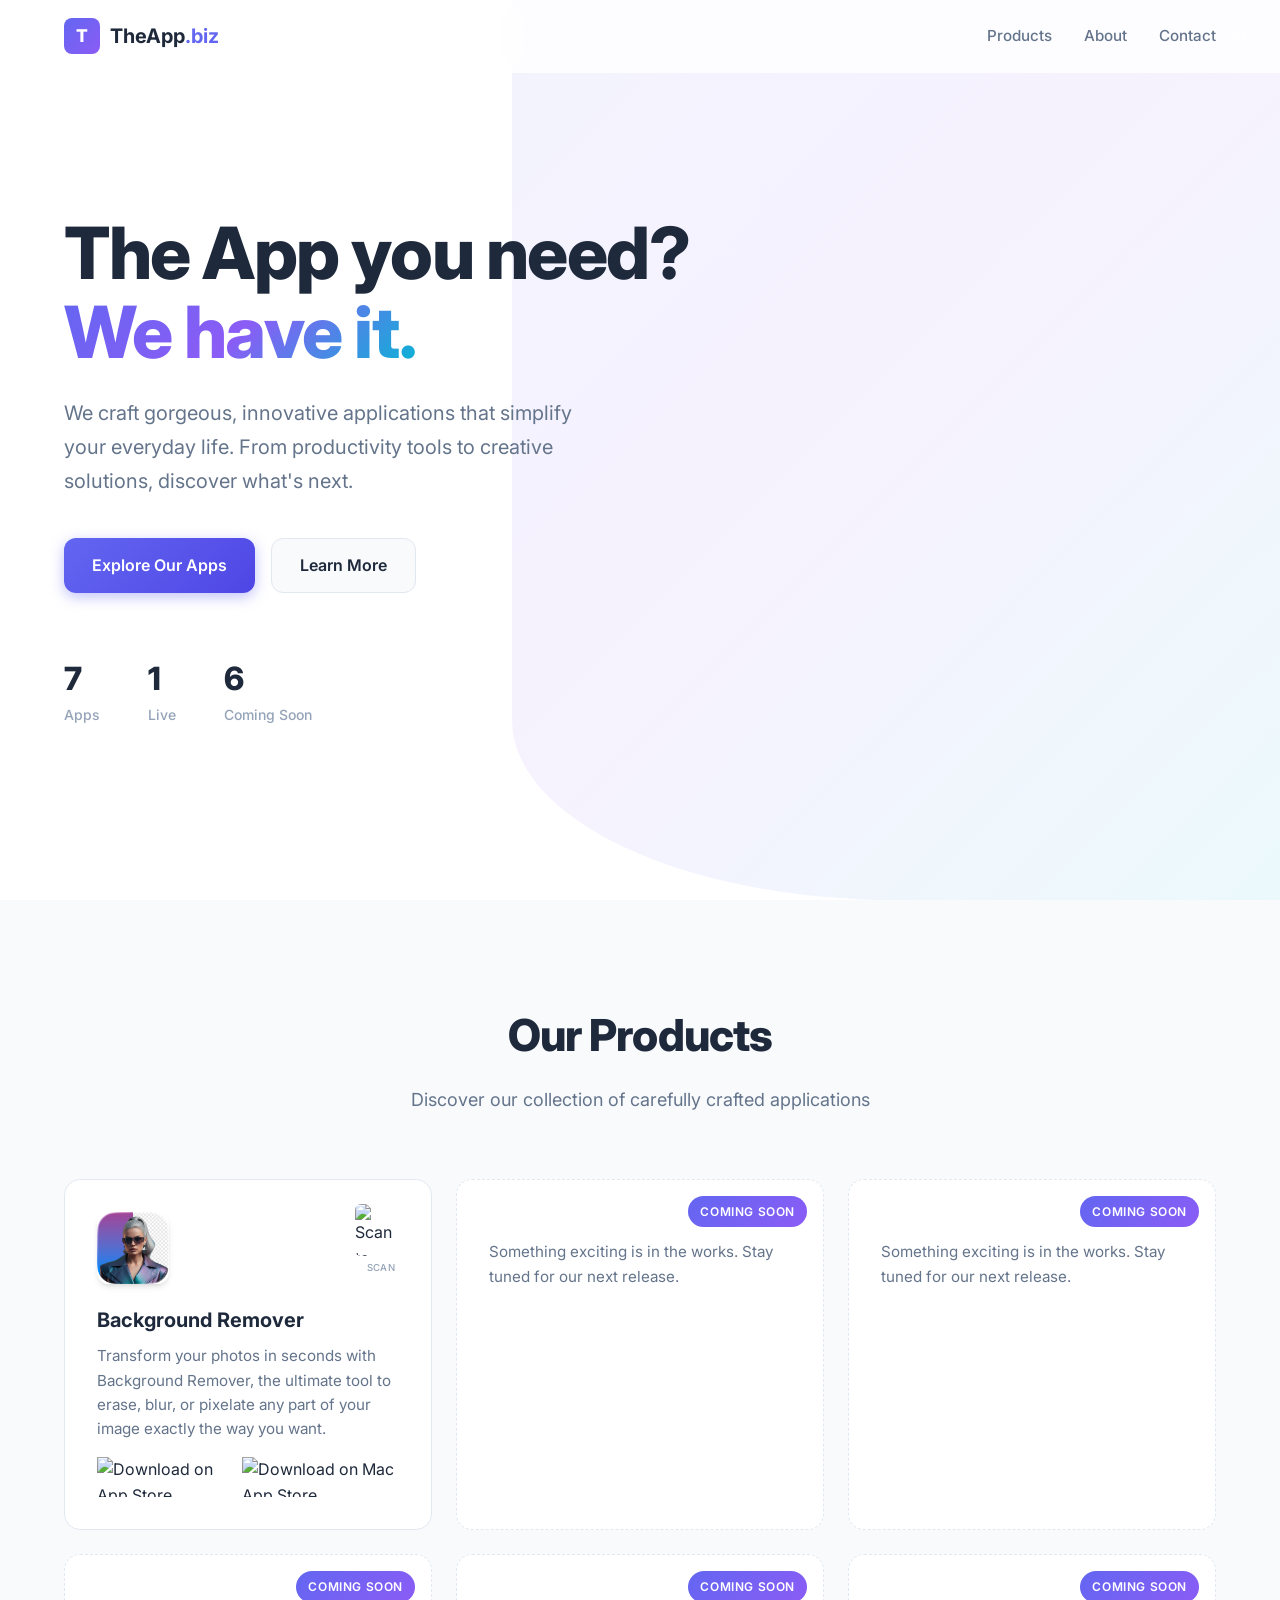
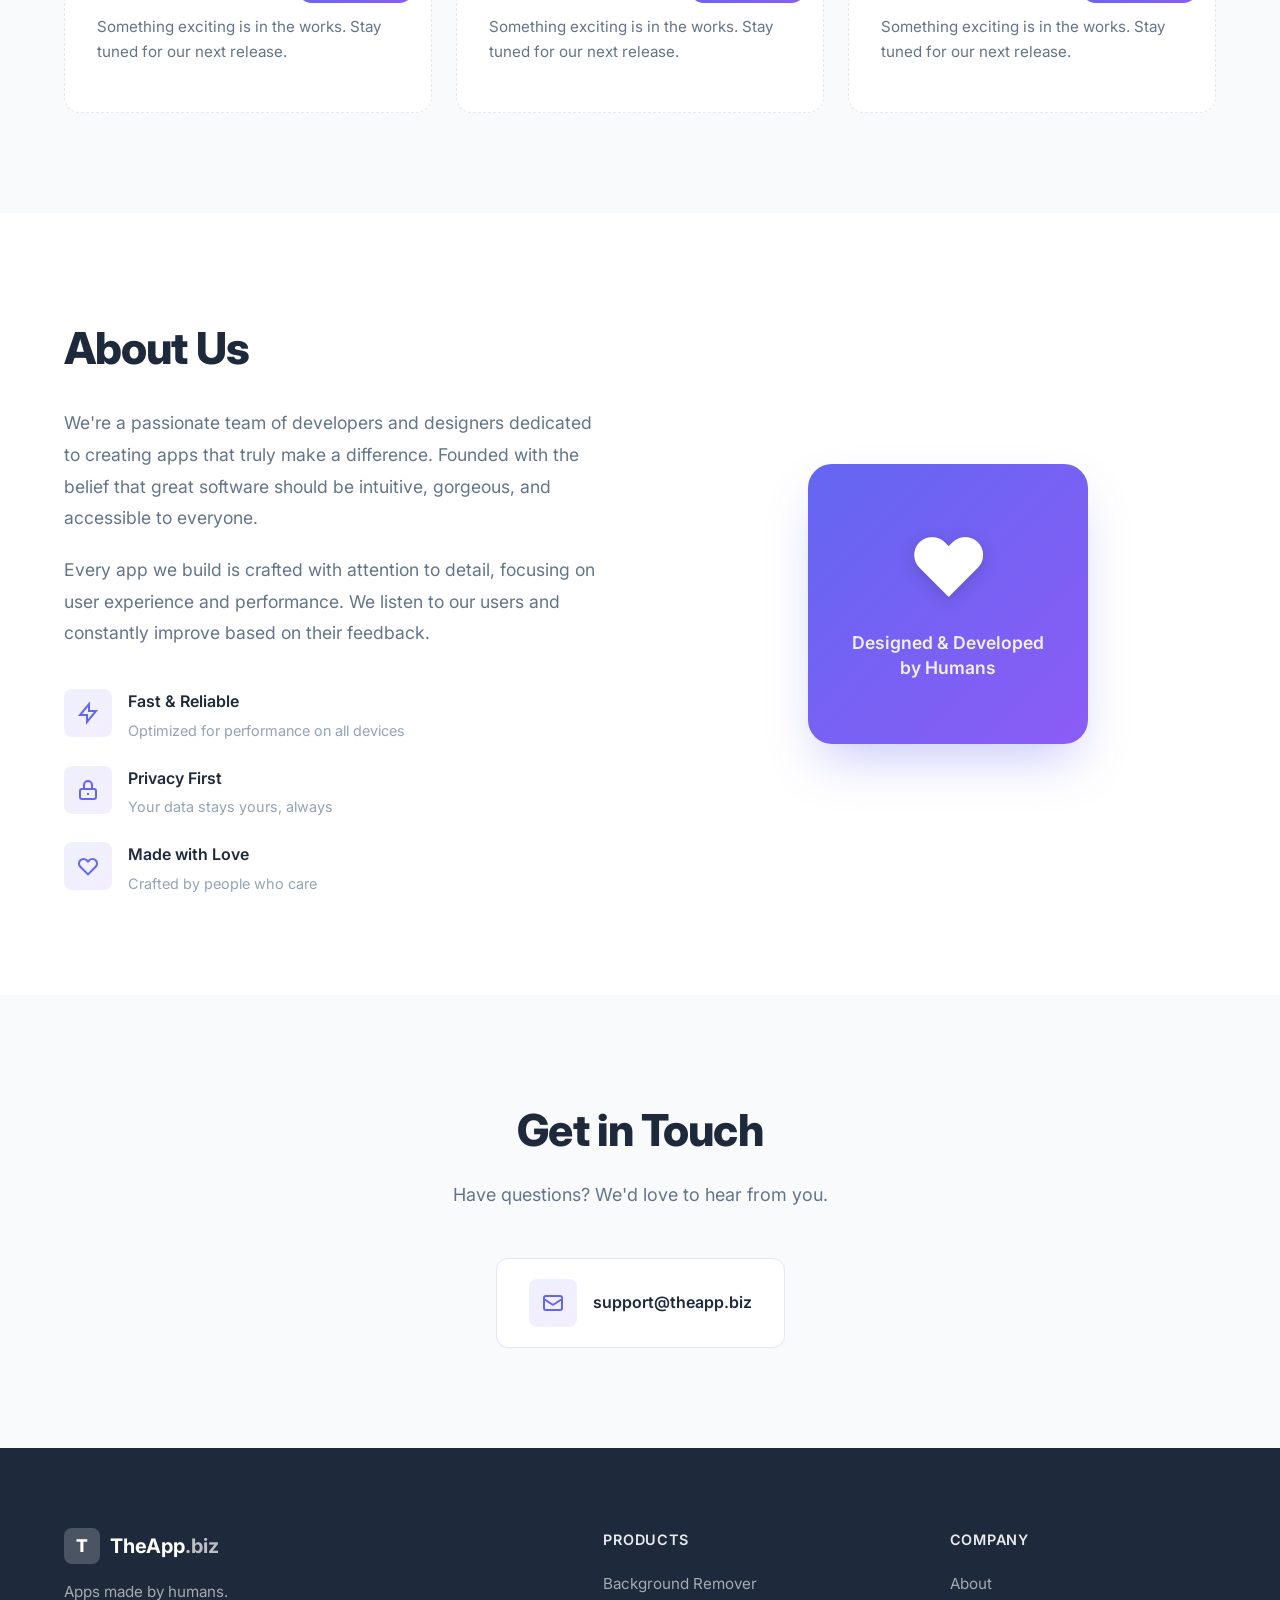
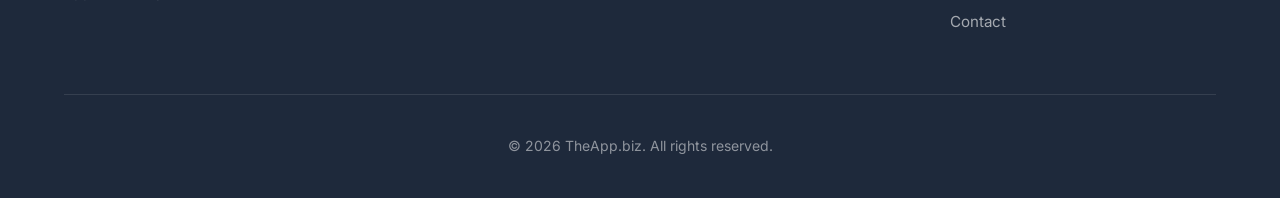
==== index.html @ 48141186 "fixed issue from Google" ====
<!DOCTYPE html>
<html lang="en">
<head>
    <meta charset="UTF-8">
    <meta name="viewport" content="width=device-width, initial-scale=1.0">
    <meta name="description" content="TheApp.biz - The app you need? We have it. Discover our collection of innovative iOS and Mac applications for productivity and creativity. Download Background Remover and more.">
    <meta name="keywords" content="iOS apps, Mac apps, Background Remover, photo editing, app developer, mobile applications, productivity apps, creative tools">
    <meta name="author" content="TheApp.biz">
    <meta name="robots" content="index, follow">
    <link rel="canonical" href="https://theapp.biz/">
    <title>TheApp.biz - The App you need? We have it.</title>

    <!-- Open Graph / Facebook -->
    <meta property="og:type" content="website">
    <meta property="og:url" content="https://theapp.biz/">
    <meta property="og:title" content="TheApp.biz - The App you need? We have it.">
    <meta property="og:description" content="Discover our collection of innovative iOS and Mac applications. Download Background Remover to transform your photos in seconds.">
    <meta property="og:image" content="https://theapp.biz/images/og-image.png">
    <meta property="og:site_name" content="TheApp.biz">

    <!-- Twitter -->
    <meta name="twitter:card" content="summary_large_image">
    <meta name="twitter:url" content="https://theapp.biz/">
    <meta name="twitter:title" content="TheApp.biz - The App you need? We have it.">
    <meta name="twitter:description" content="Discover our collection of innovative iOS and Mac applications. Download Background Remover to transform your photos in seconds.">
    <meta name="twitter:image" content="https://theapp.biz/images/og-image.png">

    <!-- Schema.org structured data -->
    <script type="application/ld+json">
    {
        "@context": "https://schema.org",
        "@graph": [
            {
                "@type": "Organization",
                "@id": "https://theapp.biz/#organization",
                "name": "The App, Inc",
                "url": "https://theapp.biz",
                "logo": "https://theapp.biz/images/logo.png",
                "description": "We craft gorgeous, innovative applications that simplify your everyday life.",
                "email": "support@theapp.biz",
                "sameAs": []
            },
            {
                "@type": "WebSite",
                "@id": "https://theapp.biz/#website",
                "url": "https://theapp.biz",
                "name": "TheApp.biz",
                "description": "The app you need? We have it.",
                "publisher": {"@id": "https://theapp.biz/#organization"}
            },
            {
                "@type": "SoftwareApplication",
                "@id": "https://theapp.biz/#background-remover",
                "name": "Background Remover",
                "description": "Transform your photos in seconds with Background Remover, the ultimate tool to erase, blur, or pixelate any part of your image exactly the way you want.",
                "applicationCategory": "PhotographyApplication",
                "operatingSystem": "iOS, macOS",
                "offers": {
                    "@type": "Offer",
                    "price": "0",
                    "priceCurrency": "USD",
                    "description": "Completely free to use"
                },
                "downloadUrl": "https://apps.apple.com/app/apple-store/id6754326218",
                "softwareVersion": "1.0",
                "author": {"@id": "https://theapp.biz/#organization"},
                "aggregateRating": {
                    "@type": "AggregateRating",
                    "ratingValue": "5",
                    "ratingCount": "1"
                }
            }
        ]
    }
    </script>

    <link rel="stylesheet" href="css/style.css">
    <link rel="preconnect" href="https://fonts.googleapis.com">
    <link rel="preconnect" href="https://fonts.gstatic.com" crossorigin>
    <link href="https://fonts.googleapis.com/css2?family=Inter:wght@400;500;600;700;800&display=swap" rel="stylesheet">
</head>
<body>
    <!-- Navigation -->
    <header class="header">
        <nav class="nav container">
            <a href="/" class="logo">
                <span class="logo-icon">T</span>
                <span class="logo-text">TheApp<span class="logo-accent">.biz</span></span>
            </a>
            <ul class="nav-links">
                <li><a href="#products">Products</a></li>
                <li><a href="#about">About</a></li>
                <li><a href="#contact">Contact</a></li>
            </ul>
            <button class="mobile-menu-btn" aria-label="Toggle menu">
                <span></span>
                <span></span>
                <span></span>
            </button>
        </nav>
    </header>

    <!-- Hero Section -->
    <section class="hero">
        <div class="container">
            <div class="hero-content">
                <h1 class="hero-title">
                    The App you need?<br>
                    <span class="gradient-text">We have it.</span>
                </h1>
                <p class="hero-subtitle">
                    We craft gorgeous, innovative applications that simplify your everyday life.
                    From productivity tools to creative solutions, discover what's next.
                </p>
                <div class="hero-cta">
                    <a href="#products" class="btn btn-primary">Explore Our Apps</a>
                    <a href="#about" class="btn btn-secondary">Learn More</a>
                </div>
                <div class="hero-stats">
                    <div class="stat">
                        <span class="stat-number">7</span>
                        <span class="stat-label">Apps</span>
                    </div>
                    <div class="stat">
                        <span class="stat-number">1</span>
                        <span class="stat-label">Live</span>
                    </div>
                    <div class="stat">
                        <span class="stat-number">6</span>
                        <span class="stat-label">Coming Soon</span>
                    </div>
                </div>
            </div>
        </div>
        <div class="hero-bg"></div>
    </section>

    <!-- Products Section -->
    <section id="products" class="products">
        <div class="container">
            <div class="section-header">
                <h2 class="section-title">Our Products</h2>
                <p class="section-subtitle">Discover our collection of carefully crafted applications</p>
            </div>
            <div class="products-grid">
                <!-- Background Remover - Live -->
                <article class="product-card has-qr">
                    <div class="product-qr">
                        <img src="https://api.qrserver.com/v1/create-qr-code/?size=104x104&data=https://apps.apple.com/app/apple-store/id6754326218?pt=128128292%26ct=Website%26mt=8" alt="Scan to download">
                        <span>Scan</span>
                    </div>
                    <div class="product-icon-img">
                        <img src="images/background-remover-icon.png" alt="Background Remover icon">
                    </div>
                    <h3 class="product-name">Background Remover</h3>
                    <p class="product-description">Transform your photos in seconds with Background Remover, the ultimate tool to erase, blur, or pixelate any part of your image exactly the way you want.</p>
                    <div class="product-badges">
                        <a href="https://apps.apple.com/app/apple-store/id6754326218?pt=128128292&ct=Website&mt=8" class="store-badge" target="_blank" rel="noopener">
                            <img src="https://developer.apple.com/assets/elements/badges/download-on-the-app-store.svg" alt="Download on App Store">
                        </a>
                        <a href="macappstore://apps.apple.com/app/id6754326218" class="store-badge" target="_blank" rel="noopener">
                            <img src="https://tools.applemediaservices.com/api/badges/download-on-the-mac-app-store/black/en-us?size=250x83" alt="Download on Mac App Store">
                        </a>
                    </div>
                </article>

                <!-- Coming Soon Placeholder 1 -->
                <article class="product-card coming-soon placeholder">
                    <span class="coming-soon-badge">Coming Soon</span>
                    <p class="product-description">Something exciting is in the works. Stay tuned for our next release.</p>
                </article>

                <!-- Coming Soon Placeholder 2 -->
                <article class="product-card coming-soon placeholder">
                    <span class="coming-soon-badge">Coming Soon</span>
                    <p class="product-description">Something exciting is in the works. Stay tuned for our next release.</p>
                </article>

                <!-- Coming Soon Placeholder 3 -->
                <article class="product-card coming-soon placeholder">
                    <span class="coming-soon-badge">Coming Soon</span>
                    <p class="product-description">Something exciting is in the works. Stay tuned for our next release.</p>
                </article>

                <!-- Coming Soon Placeholder 4 -->
                <article class="product-card coming-soon placeholder">
                    <span class="coming-soon-badge">Coming Soon</span>
                    <p class="product-description">Something exciting is in the works. Stay tuned for our next release.</p>
                </article>

                <!-- Coming Soon Placeholder 5 -->
                <article class="product-card coming-soon placeholder">
                    <span class="coming-soon-badge">Coming Soon</span>
                    <p class="product-description">Something exciting is in the works. Stay tuned for our next release.</p>
                </article>
            </div>
        </div>
    </section>

    <!-- About Section -->
    <section id="about" class="about">
        <div class="container">
            <div class="about-content">
                <div class="about-text">
                    <h2 class="section-title">About Us</h2>
                    <p class="about-description">
                        We're a passionate team of developers and designers dedicated to creating apps that truly make a difference.
                        Founded with the belief that great software should be intuitive, gorgeous, and accessible to everyone.
                    </p>
                    <p class="about-description">
                        Every app we build is crafted with attention to detail, focusing on user experience and performance.
                        We listen to our users and constantly improve based on their feedback.
                    </p>
                    <div class="about-features">
                        <div class="feature">
                            <div class="feature-icon">
                                <svg viewBox="0 0 24 24" fill="none" stroke="currentColor" stroke-width="2">
                                    <path d="M13 10V3L4 14h7v7l9-11h-7z"/>
                                </svg>
                            </div>
                            <div class="feature-text">
                                <h4>Fast & Reliable</h4>
                                <p>Optimized for performance on all devices</p>
                            </div>
                        </div>
                        <div class="feature">
                            <div class="feature-icon">
                                <svg viewBox="0 0 24 24" fill="none" stroke="currentColor" stroke-width="2">
                                    <path d="M12 15v2m-6 4h12a2 2 0 002-2v-6a2 2 0 00-2-2H6a2 2 0 00-2 2v6a2 2 0 002 2zm10-10V7a4 4 0 00-8 0v4h8z"/>
                                </svg>
                            </div>
                            <div class="feature-text">
                                <h4>Privacy First</h4>
                                <p>Your data stays yours, always</p>
                            </div>
                        </div>
                        <div class="feature">
                            <div class="feature-icon">
                                <svg viewBox="0 0 24 24" fill="none" stroke="currentColor" stroke-width="2">
                                    <path d="M4.318 6.318a4.5 4.5 0 000 6.364L12 20.364l7.682-7.682a4.5 4.5 0 00-6.364-6.364L12 7.636l-1.318-1.318a4.5 4.5 0 00-6.364 0z"/>
                                </svg>
                            </div>
                            <div class="feature-text">
                                <h4>Made with Love</h4>
                                <p>Crafted by people who care</p>
                            </div>
                        </div>
                    </div>
                </div>
                <div class="about-visual">
                    <div class="visual-card">
                        <div class="visual-emoji">❤️</div>
                        <span>Designed & Developed<br>by Humans</span>
                    </div>
                </div>
            </div>
        </div>
    </section>

    <!-- Contact Section -->
    <section id="contact" class="contact">
        <div class="container">
            <div class="contact-content">
                <h2 class="section-title">Get in Touch</h2>
                <p class="contact-subtitle">Have questions? We'd love to hear from you.</p>
                <div class="contact-methods">
                    <a href="mailto:support@theapp.biz" class="contact-card">
                        <div class="contact-icon">
                            <svg viewBox="0 0 24 24" fill="none" stroke="currentColor" stroke-width="2">
                                <path d="M3 8l7.89 5.26a2 2 0 002.22 0L21 8M5 19h14a2 2 0 002-2V7a2 2 0 00-2-2H5a2 2 0 00-2 2v10a2 2 0 002 2z"/>
                            </svg>
                        </div>
                        <span>support@theapp.biz</span>
                    </a>
                </div>
            </div>
        </div>
    </section>

    <!-- Footer -->
    <footer class="footer">
        <div class="container">
            <div class="footer-content">
                <div class="footer-brand">
                    <a href="/" class="logo">
                        <span class="logo-icon">T</span>
                        <span class="logo-text">TheApp<span class="logo-accent">.biz</span></span>
                    </a>
                    <p class="footer-tagline">Apps made by humans.</p>
                </div>
                <div class="footer-links">
                    <div class="footer-column">
                        <h4>Products</h4>
                        <ul>
                            <li><a href="https://apps.apple.com/app/apple-store/id6754326218?pt=128128292&ct=Website&mt=8" target="_blank" rel="noopener">Background Remover</a></li>
                        </ul>
                    </div>
                    <div class="footer-column">
                        <h4>Company</h4>
                        <ul>
                            <li><a href="#about">About</a></li>
                            <li><a href="#contact">Contact</a></li>
                        </ul>
                    </div>
                </div>
            </div>
            <div class="footer-bottom">
                <p>&copy; 2026 TheApp.biz. All rights reserved.</p>
            </div>
        </div>
    </footer>

    <script>
        // Mobile menu toggle
        const mobileMenuBtn = document.querySelector('.mobile-menu-btn');
        const navLinks = document.querySelector('.nav-links');

        mobileMenuBtn.addEventListener('click', () => {
            navLinks.classList.toggle('active');
            mobileMenuBtn.classList.toggle('active');
        });

        // Smooth scroll for anchor links
        document.querySelectorAll('a[href^="#"]').forEach(anchor => {
            anchor.addEventListener('click', function (e) {
                e.preventDefault();
                const target = document.querySelector(this.getAttribute('href'));
                if (target) {
                    target.scrollIntoView({
                        behavior: 'smooth',
                        block: 'start'
                    });
                    // Close mobile menu if open
                    navLinks.classList.remove('active');
                    mobileMenuBtn.classList.remove('active');
                }
            });
        });

        // Header scroll effect
        const header = document.querySelector('.header');
        let lastScroll = 0;

        window.addEventListener('scroll', () => {
            const currentScroll = window.pageYOffset;

            if (currentScroll > 50) {
                header.classList.add('scrolled');
            } else {
                header.classList.remove('scrolled');
            }

            lastScroll = currentScroll;
        });
    </script>
</body>
</html>
---- css/style.css ----
/* ===== CSS Variables ===== */
:root {
    --color-primary: #6366f1;
    --color-primary-dark: #4f46e5;
    --color-secondary: #8b5cf6;
    --color-background: #ffffff;
    --color-surface: #f8fafc;
    --color-text: #1e293b;
    --color-text-secondary: #64748b;
    --color-text-muted: #94a3b8;
    --color-border: #e2e8f0;
    --color-accent: #06b6d4;

    --font-family: 'Inter', -apple-system, BlinkMacSystemFont, 'Segoe UI', Roboto, Oxygen, Ubuntu, sans-serif;

    --shadow-sm: 0 1px 2px 0 rgb(0 0 0 / 0.05);
    --shadow-md: 0 4px 6px -1px rgb(0 0 0 / 0.1), 0 2px 4px -2px rgb(0 0 0 / 0.1);
    --shadow-lg: 0 10px 15px -3px rgb(0 0 0 / 0.1), 0 4px 6px -4px rgb(0 0 0 / 0.1);
    --shadow-xl: 0 20px 25px -5px rgb(0 0 0 / 0.1), 0 8px 10px -6px rgb(0 0 0 / 0.1);

    --radius-sm: 8px;
    --radius-md: 12px;
    --radius-lg: 16px;
    --radius-xl: 24px;

    --transition-fast: 150ms ease;
    --transition-normal: 250ms ease;
    --transition-slow: 350ms ease;
}

/* ===== Reset & Base ===== */
*, *::before, *::after {
    box-sizing: border-box;
    margin: 0;
    padding: 0;
}

html {
    scroll-behavior: smooth;
}

body {
    font-family: var(--font-family);
    font-size: 16px;
    line-height: 1.6;
    color: var(--color-text);
    background-color: var(--color-background);
    -webkit-font-smoothing: antialiased;
    -moz-osx-font-smoothing: grayscale;
}

img {
    max-width: 100%;
    height: auto;
    display: block;
}

a {
    color: inherit;
    text-decoration: none;
}

ul {
    list-style: none;
}

/* ===== Container ===== */
.container {
    width: 100%;
    max-width: 1200px;
    margin: 0 auto;
    padding: 0 24px;
}

/* ===== Header & Navigation ===== */
.header {
    position: fixed;
    top: 0;
    left: 0;
    right: 0;
    z-index: 1000;
    background: rgba(255, 255, 255, 0.8);
    backdrop-filter: blur(20px);
    -webkit-backdrop-filter: blur(20px);
    border-bottom: 1px solid transparent;
    transition: var(--transition-normal);
}

.header.scrolled {
    background: rgba(255, 255, 255, 0.95);
    border-bottom-color: var(--color-border);
    box-shadow: var(--shadow-sm);
}

.nav {
    display: flex;
    align-items: center;
    justify-content: space-between;
    height: 72px;
}

.logo {
    display: flex;
    align-items: center;
    gap: 10px;
    font-weight: 700;
    font-size: 1.25rem;
    transition: var(--transition-fast);
}

.logo:hover {
    opacity: 0.8;
}

.logo-icon {
    display: flex;
    align-items: center;
    justify-content: center;
    width: 36px;
    height: 36px;
    background: linear-gradient(135deg, var(--color-primary) 0%, var(--color-secondary) 100%);
    color: white;
    border-radius: var(--radius-sm);
    font-weight: 800;
    font-size: 1.1rem;
}

.logo-text {
    color: var(--color-text);
}

.logo-accent {
    color: var(--color-primary);
}

.nav-links {
    display: flex;
    align-items: center;
    gap: 32px;
}

.nav-links a {
    font-weight: 500;
    font-size: 0.95rem;
    color: var(--color-text-secondary);
    transition: var(--transition-fast);
    position: relative;
}

.nav-links a:hover {
    color: var(--color-text);
}

.nav-links a::after {
    content: '';
    position: absolute;
    bottom: -4px;
    left: 0;
    width: 0;
    height: 2px;
    background: var(--color-primary);
    transition: var(--transition-fast);
}

.nav-links a:hover::after {
    width: 100%;
}

/* Mobile Menu Button */
.mobile-menu-btn {
    display: none;
    flex-direction: column;
    justify-content: center;
    gap: 5px;
    width: 32px;
    height: 32px;
    background: none;
    border: none;
    cursor: pointer;
    padding: 4px;
}

.mobile-menu-btn span {
    display: block;
    width: 100%;
    height: 2px;
    background: var(--color-text);
    border-radius: 2px;
    transition: var(--transition-fast);
}

.mobile-menu-btn.active span:nth-child(1) {
    transform: rotate(45deg) translate(5px, 5px);
}

.mobile-menu-btn.active span:nth-child(2) {
    opacity: 0;
}

.mobile-menu-btn.active span:nth-child(3) {
    transform: rotate(-45deg) translate(5px, -5px);
}

/* ===== Hero Section ===== */
.hero {
    position: relative;
    min-height: 100vh;
    display: flex;
    align-items: center;
    padding: 120px 0 80px;
    overflow: hidden;
}

.hero-bg {
    position: absolute;
    top: 0;
    right: 0;
    width: 60%;
    height: 100%;
    background: linear-gradient(135deg, rgba(99, 102, 241, 0.08) 0%, rgba(139, 92, 246, 0.08) 50%, rgba(6, 182, 212, 0.08) 100%);
    border-bottom-left-radius: 50% 20%;
    z-index: -1;
}

.hero-content {
    max-width: 700px;
}

.hero-title {
    font-size: clamp(2.5rem, 6vw, 4.5rem);
    font-weight: 800;
    line-height: 1.1;
    letter-spacing: -0.02em;
    margin-bottom: 24px;
}

.gradient-text {
    background: linear-gradient(135deg, var(--color-primary) 0%, var(--color-secondary) 50%, var(--color-accent) 100%);
    -webkit-background-clip: text;
    -webkit-text-fill-color: transparent;
    background-clip: text;
}

.hero-subtitle {
    font-size: 1.25rem;
    color: var(--color-text-secondary);
    line-height: 1.7;
    margin-bottom: 40px;
    max-width: 540px;
}

.hero-cta {
    display: flex;
    gap: 16px;
    margin-bottom: 60px;
    flex-wrap: wrap;
}

/* Buttons */
.btn {
    display: inline-flex;
    align-items: center;
    justify-content: center;
    padding: 14px 28px;
    font-size: 1rem;
    font-weight: 600;
    border-radius: var(--radius-md);
    transition: var(--transition-normal);
    cursor: pointer;
    border: none;
}

.btn-primary {
    background: linear-gradient(135deg, var(--color-primary) 0%, var(--color-primary-dark) 100%);
    color: white;
    box-shadow: 0 4px 14px 0 rgba(99, 102, 241, 0.4);
}

.btn-primary:hover {
    transform: translateY(-2px);
    box-shadow: 0 6px 20px 0 rgba(99, 102, 241, 0.5);
}

.btn-secondary {
    background: var(--color-surface);
    color: var(--color-text);
    border: 1px solid var(--color-border);
}

.btn-secondary:hover {
    background: var(--color-background);
    border-color: var(--color-text-muted);
}

/* Hero Stats */
.hero-stats {
    display: flex;
    gap: 48px;
}

.stat {
    display: flex;
    flex-direction: column;
}

.stat-number {
    font-size: 2rem;
    font-weight: 800;
    color: var(--color-text);
    letter-spacing: -0.02em;
}

.stat-label {
    font-size: 0.875rem;
    color: var(--color-text-muted);
    font-weight: 500;
}

/* ===== Section Styles ===== */
.section-header {
    text-align: center;
    margin-bottom: 64px;
}

.section-title {
    font-size: clamp(2rem, 4vw, 2.75rem);
    font-weight: 800;
    letter-spacing: -0.02em;
    margin-bottom: 16px;
}

.section-subtitle {
    font-size: 1.125rem;
    color: var(--color-text-secondary);
    max-width: 500px;
    margin: 0 auto;
}

/* ===== Products Section ===== */
.products {
    padding: 100px 0;
    background: var(--color-surface);
}

.products-grid {
    display: grid;
    grid-template-columns: repeat(auto-fill, minmax(340px, 1fr));
    gap: 24px;
}

.product-card {
    background: var(--color-background);
    border-radius: var(--radius-lg);
    padding: 32px;
    border: 1px solid var(--color-border);
    transition: var(--transition-normal);
    display: flex;
    flex-direction: column;
}

.product-card:hover {
    transform: translateY(-4px);
    box-shadow: var(--shadow-xl);
    border-color: transparent;
}

.product-icon {
    width: 64px;
    height: 64px;
    border-radius: var(--radius-md);
    display: flex;
    align-items: center;
    justify-content: center;
    margin-bottom: 20px;
}

.product-icon svg {
    width: 32px;
    height: 32px;
    color: white;
}

.product-name {
    font-size: 1.25rem;
    font-weight: 700;
    margin-bottom: 8px;
}

.product-description {
    font-size: 0.95rem;
    color: var(--color-text-secondary);
    line-height: 1.6;
    margin-bottom: 16px;
    flex-grow: 1;
}

.product-rating {
    display: flex;
    align-items: center;
    gap: 8px;
    margin-bottom: 20px;
}

.stars {
    color: #fbbf24;
    font-size: 0.9rem;
    letter-spacing: 1px;
}

.rating-count {
    font-size: 0.85rem;
    color: var(--color-text-muted);
}

.product-badges {
    display: flex;
    gap: 12px;
}

.store-badge img {
    height: 40px;
    transition: var(--transition-fast);
}

.store-badge:hover img {
    opacity: 0.8;
}

/* Product QR Code - Desktop Only */
.product-qr {
    position: absolute;
    top: 24px;
    right: 24px;
    display: flex;
    flex-direction: column;
    align-items: center;
    gap: 4px;
}

.product-qr img {
    width: 52px;
    height: 52px;
    border-radius: 6px;
}

.product-qr span {
    font-size: 0.6rem;
    color: var(--color-text-muted);
    font-weight: 500;
    text-transform: uppercase;
    letter-spacing: 0.03em;
}

.product-card.has-qr {
    position: relative;
}

/* Product Icon Image */
.product-icon-img {
    width: 72px;
    height: 72px;
    border-radius: var(--radius-md);
    overflow: hidden;
    margin-bottom: 20px;
    box-shadow: var(--shadow-md);
}

.product-icon-img img {
    width: 100%;
    height: 100%;
    object-fit: cover;
}

/* Coming Soon Cards */
.product-card.coming-soon {
    position: relative;
    opacity: 0.85;
}

.product-card.coming-soon:hover {
    opacity: 1;
}

.coming-soon-badge {
    position: absolute;
    top: 16px;
    right: 16px;
    background: linear-gradient(135deg, var(--color-primary) 0%, var(--color-secondary) 100%);
    color: white;
    font-size: 0.75rem;
    font-weight: 600;
    padding: 6px 12px;
    border-radius: 20px;
    text-transform: uppercase;
    letter-spacing: 0.05em;
}

.product-card.placeholder {
    border-style: dashed;
    padding-top: 60px;
}

.placeholder-icon {
    background: linear-gradient(135deg, var(--color-border) 0%, #e2e8f0 100%);
}

.placeholder-icon svg {
    color: var(--color-text-muted);
}

/* ===== About Section ===== */
.about {
    padding: 100px 0;
}

.about-content {
    display: grid;
    grid-template-columns: 1fr 1fr;
    gap: 80px;
    align-items: center;
}

.about-text .section-title {
    text-align: left;
    margin-bottom: 24px;
}

.about-description {
    font-size: 1.1rem;
    color: var(--color-text-secondary);
    line-height: 1.8;
    margin-bottom: 20px;
}

.about-features {
    display: flex;
    flex-direction: column;
    gap: 24px;
    margin-top: 40px;
}

.feature {
    display: flex;
    align-items: flex-start;
    gap: 16px;
}

.feature-icon {
    width: 48px;
    height: 48px;
    min-width: 48px;
    background: linear-gradient(135deg, rgba(99, 102, 241, 0.1) 0%, rgba(139, 92, 246, 0.1) 100%);
    border-radius: var(--radius-sm);
    display: flex;
    align-items: center;
    justify-content: center;
}

.feature-icon svg {
    width: 24px;
    height: 24px;
    color: var(--color-primary);
}

.feature-text h4 {
    font-size: 1rem;
    font-weight: 600;
    margin-bottom: 4px;
}

.feature-text p {
    font-size: 0.9rem;
    color: var(--color-text-muted);
}

.about-visual {
    display: flex;
    justify-content: center;
    align-items: center;
}

.visual-card {
    width: 280px;
    height: 280px;
    background: linear-gradient(135deg, var(--color-primary) 0%, var(--color-secondary) 100%);
    border-radius: var(--radius-xl);
    display: flex;
    flex-direction: column;
    align-items: center;
    justify-content: center;
    gap: 24px;
    color: white;
    box-shadow: 0 25px 50px -12px rgba(99, 102, 241, 0.35);
}

.visual-icon svg {
    width: 80px;
    height: 80px;
    opacity: 0.9;
}

.visual-emoji {
    font-size: 5rem;
    line-height: 1;
    filter: drop-shadow(0 4px 8px rgba(0, 0, 0, 0.15));
}

.visual-card span {
    font-size: 1.1rem;
    font-weight: 600;
    text-align: center;
    line-height: 1.4;
    opacity: 0.9;
}

/* ===== Contact Section ===== */
.contact {
    padding: 100px 0;
    background: var(--color-surface);
}

.contact-content {
    text-align: center;
}

.contact-subtitle {
    font-size: 1.125rem;
    color: var(--color-text-secondary);
    margin-bottom: 48px;
}

.contact-methods {
    display: flex;
    justify-content: center;
    gap: 24px;
    flex-wrap: wrap;
}

.contact-card {
    display: flex;
    align-items: center;
    gap: 16px;
    padding: 20px 32px;
    background: var(--color-background);
    border: 1px solid var(--color-border);
    border-radius: var(--radius-md);
    transition: var(--transition-normal);
}

.contact-card:hover {
    border-color: var(--color-primary);
    box-shadow: var(--shadow-md);
    transform: translateY(-2px);
}

.contact-icon {
    width: 48px;
    height: 48px;
    background: linear-gradient(135deg, rgba(99, 102, 241, 0.1) 0%, rgba(139, 92, 246, 0.1) 100%);
    border-radius: var(--radius-sm);
    display: flex;
    align-items: center;
    justify-content: center;
}

.contact-icon svg {
    width: 24px;
    height: 24px;
    color: var(--color-primary);
}

.contact-card span {
    font-weight: 600;
    color: var(--color-text);
}

/* ===== Footer ===== */
.footer {
    padding: 80px 0 40px;
    background: var(--color-text);
    color: white;
}

.footer-content {
    display: grid;
    grid-template-columns: 1.5fr 2fr;
    gap: 80px;
    margin-bottom: 60px;
}

.footer-brand .logo {
    margin-bottom: 16px;
}

.footer-brand .logo-text {
    color: white;
}

.footer-brand .logo-accent {
    color: rgba(255, 255, 255, 0.7);
}

.footer-brand .logo-icon {
    background: rgba(255, 255, 255, 0.2);
}

.footer-tagline {
    color: rgba(255, 255, 255, 0.6);
    font-size: 0.95rem;
}

.footer-links {
    display: grid;
    grid-template-columns: repeat(2, 1fr);
    gap: 80px;
}

.footer-column h4 {
    font-size: 0.9rem;
    font-weight: 600;
    text-transform: uppercase;
    letter-spacing: 0.05em;
    margin-bottom: 20px;
    color: rgba(255, 255, 255, 0.9);
}

.footer-column ul {
    display: flex;
    flex-direction: column;
    gap: 12px;
}

.footer-column a {
    color: rgba(255, 255, 255, 0.6);
    font-size: 0.95rem;
    transition: var(--transition-fast);
}

.footer-column a:hover {
    color: white;
}

.footer-bottom {
    padding-top: 40px;
    border-top: 1px solid rgba(255, 255, 255, 0.1);
    text-align: center;
}

.footer-bottom p {
    color: rgba(255, 255, 255, 0.5);
    font-size: 0.875rem;
}

/* ===== Responsive Design ===== */
@media (max-width: 1024px) {
    .product-qr {
        display: none;
    }

    .about-content {
        grid-template-columns: 1fr;
        gap: 60px;
    }

    .about-visual {
        order: -1;
    }

    .about-text .section-title {
        text-align: center;
    }

    .about-description {
        text-align: center;
    }

    .about-text {
        text-align: center;
    }

    .about-features {
        text-align: left;
        align-items: flex-start;
    }

    .feature {
        width: 100%;
    }

    .footer-content {
        grid-template-columns: 1fr;
        gap: 48px;
    }

    .footer-brand {
        text-align: center;
    }

    .footer-brand .logo {
        justify-content: center;
    }
}

@media (max-width: 768px) {
    .container {
        padding: 0 20px;
    }

    .nav-links {
        position: fixed;
        top: 72px;
        left: 0;
        right: 0;
        background: rgba(255, 255, 255, 0.98);
        backdrop-filter: blur(20px);
        -webkit-backdrop-filter: blur(20px);
        flex-direction: column;
        padding: 32px 24px;
        gap: 24px;
        border-bottom: 1px solid var(--color-border);
        transform: translateY(-100%);
        opacity: 0;
        pointer-events: none;
        transition: var(--transition-normal);
    }

    .nav-links.active {
        transform: translateY(0);
        opacity: 1;
        pointer-events: auto;
    }

    .mobile-menu-btn {
        display: flex;
    }

    .hero {
        padding: 100px 0 60px;
        min-height: auto;
    }

    .hero-title {
        font-size: 2.25rem;
    }

    .hero-bg {
        width: 100%;
        height: 50%;
        border-radius: 0;
    }

    .hero-subtitle {
        font-size: 1rem;
    }

    .hero-cta {
        flex-direction: column;
        margin-bottom: 40px;
    }

    .btn {
        width: 100%;
        justify-content: center;
        padding: 12px 24px;
    }

    .hero-stats {
        gap: 24px;
        flex-wrap: wrap;
        justify-content: center;
    }

    .stat-number {
        font-size: 1.5rem;
    }

    .stat-label {
        font-size: 0.75rem;
    }

    .products {
        padding: 60px 0;
    }

    .section-title {
        font-size: 1.75rem;
    }

    .section-subtitle {
        font-size: 1rem;
    }

    .products-grid {
        grid-template-columns: 1fr;
        gap: 16px;
    }

    .product-card {
        padding: 20px;
    }

    .product-card.placeholder {
        padding-top: 50px;
        min-height: 120px;
    }

    .coming-soon-badge {
        top: 12px;
        right: 12px;
        font-size: 0.7rem;
        padding: 5px 10px;
    }

    .product-icon-img {
        width: 60px;
        height: 60px;
    }

    .product-name {
        font-size: 1.1rem;
    }

    .product-description {
        font-size: 0.9rem;
    }

    .section-header {
        margin-bottom: 40px;
    }

    .about {
        padding: 60px 0;
    }

    .about-description {
        font-size: 1rem;
    }

    .about-features {
        gap: 20px;
        max-width: 100%;
        align-items: center;
    }

    .feature {
        flex-direction: column;
        text-align: center;
        gap: 12px;
        align-items: center;
        width: auto;
    }

    .feature-text {
        text-align: center;
    }

    .feature-icon {
        width: 48px;
        height: 48px;
        min-width: 48px;
    }

    .feature-text h4 {
        font-size: 0.95rem;
    }

    .feature-text p {
        font-size: 0.85rem;
    }

    .visual-card {
        width: 200px;
        height: 200px;
    }

    .visual-emoji {
        font-size: 4rem;
    }

    .visual-card span {
        font-size: 1rem;
    }

    .contact {
        padding: 60px 0;
    }

    .contact-subtitle {
        font-size: 1rem;
        margin-bottom: 32px;
    }

    .contact-methods {
        flex-direction: column;
    }

    .contact-card {
        justify-content: center;
        padding: 16px 24px;
    }

    .footer {
        padding: 50px 0 28px;
    }

    .footer-content {
        gap: 40px;
    }

    .footer-links {
        grid-template-columns: 1fr 1fr;
        gap: 24px;
    }

    .footer-column h4 {
        font-size: 0.85rem;
        margin-bottom: 16px;
    }

    .footer-column a {
        font-size: 0.9rem;
    }

    .footer-bottom {
        padding-top: 28px;
    }

    .footer-bottom p {
        font-size: 0.8rem;
    }
}

@media (max-width: 480px) {
    .container {
        padding: 0 16px;
    }

    .hero {
        padding: 90px 0 50px;
    }

    .hero-title {
        font-size: 1.85rem;
    }

    .hero-subtitle {
        font-size: 0.95rem;
    }

    .hero-stats {
        justify-content: space-between;
        gap: 16px;
    }

    .stat {
        align-items: center;
    }

    .stat-number {
        font-size: 1.25rem;
    }

    .section-title {
        font-size: 1.5rem;
    }

    .product-card {
        padding: 16px;
    }

    .product-card.placeholder {
        padding-top: 45px;
        min-height: 100px;
    }

    .visual-card {
        width: 180px;
        height: 180px;
    }

    .visual-emoji {
        font-size: 3.5rem;
    }

    .visual-card span {
        font-size: 0.9rem;
    }

    .footer-links {
        grid-template-columns: 1fr;
        text-align: center;
        gap: 32px;
    }
}

/* ===== Animations ===== */
@keyframes fadeInUp {
    from {
        opacity: 0;
        transform: translateY(20px);
    }
    to {
        opacity: 1;
        transform: translateY(0);
    }
}

.hero-content {
    animation: fadeInUp 0.8s ease-out;
}

.product-card {
    animation: fadeInUp 0.6s ease-out;
    animation-fill-mode: both;
}

.product-card:nth-child(1) { animation-delay: 0.1s; }
.product-card:nth-child(2) { animation-delay: 0.2s; }
.product-card:nth-child(3) { animation-delay: 0.3s; }
.product-card:nth-child(4) { animation-delay: 0.4s; }
.product-card:nth-child(5) { animation-delay: 0.5s; }
.product-card:nth-child(6) { animation-delay: 0.6s; }

/* Intersection Observer Animation Support */
.product-card,
.about-content,
.contact-content {
    opacity: 1;
}

/* Focus States for Accessibility */
a:focus-visible,
button:focus-visible {
    outline: 2px solid var(--color-primary);
    outline-offset: 2px;
}

/* Reduced Motion */
@media (prefers-reduced-motion: reduce) {
    *,
    *::before,
    *::after {
        animation-duration: 0.01ms !important;
        animation-iteration-count: 1 !important;
        transition-duration: 0.01ms !important;
    }

    html {
        scroll-behavior: auto;
    }
}
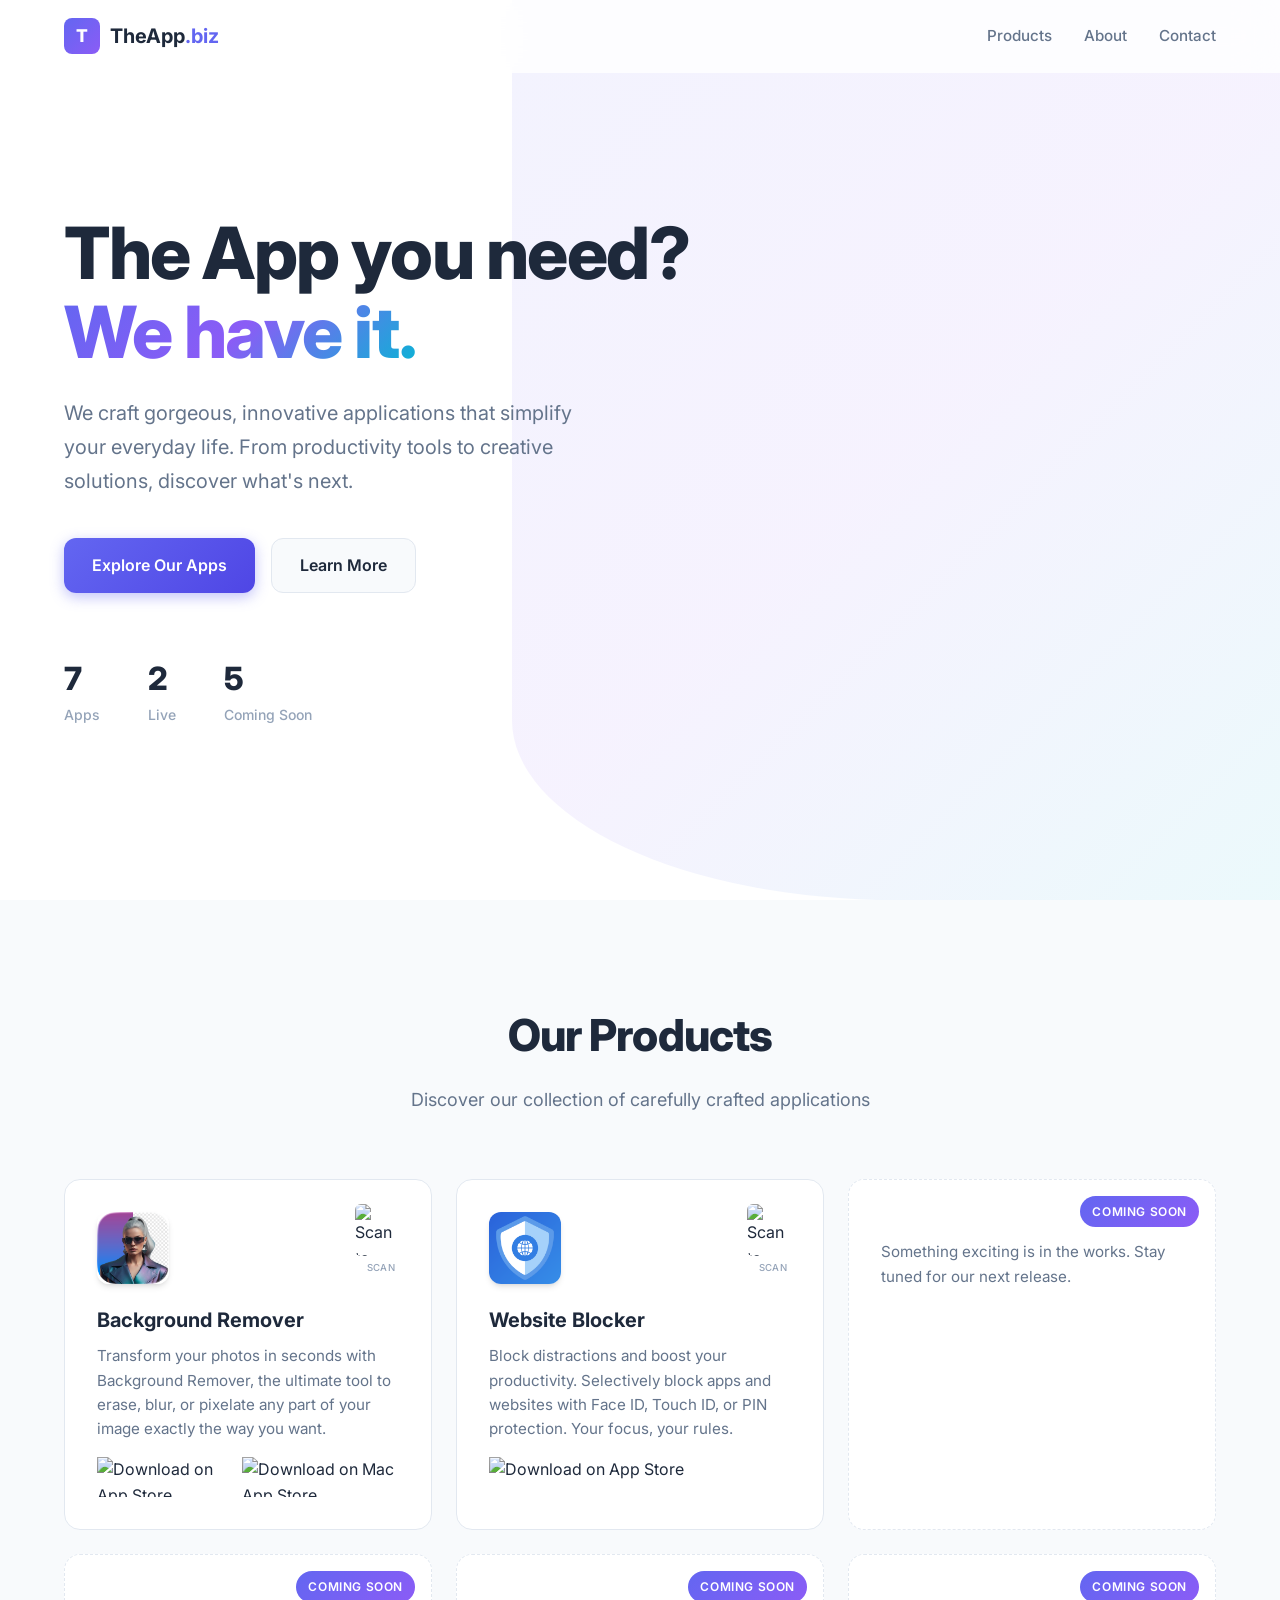
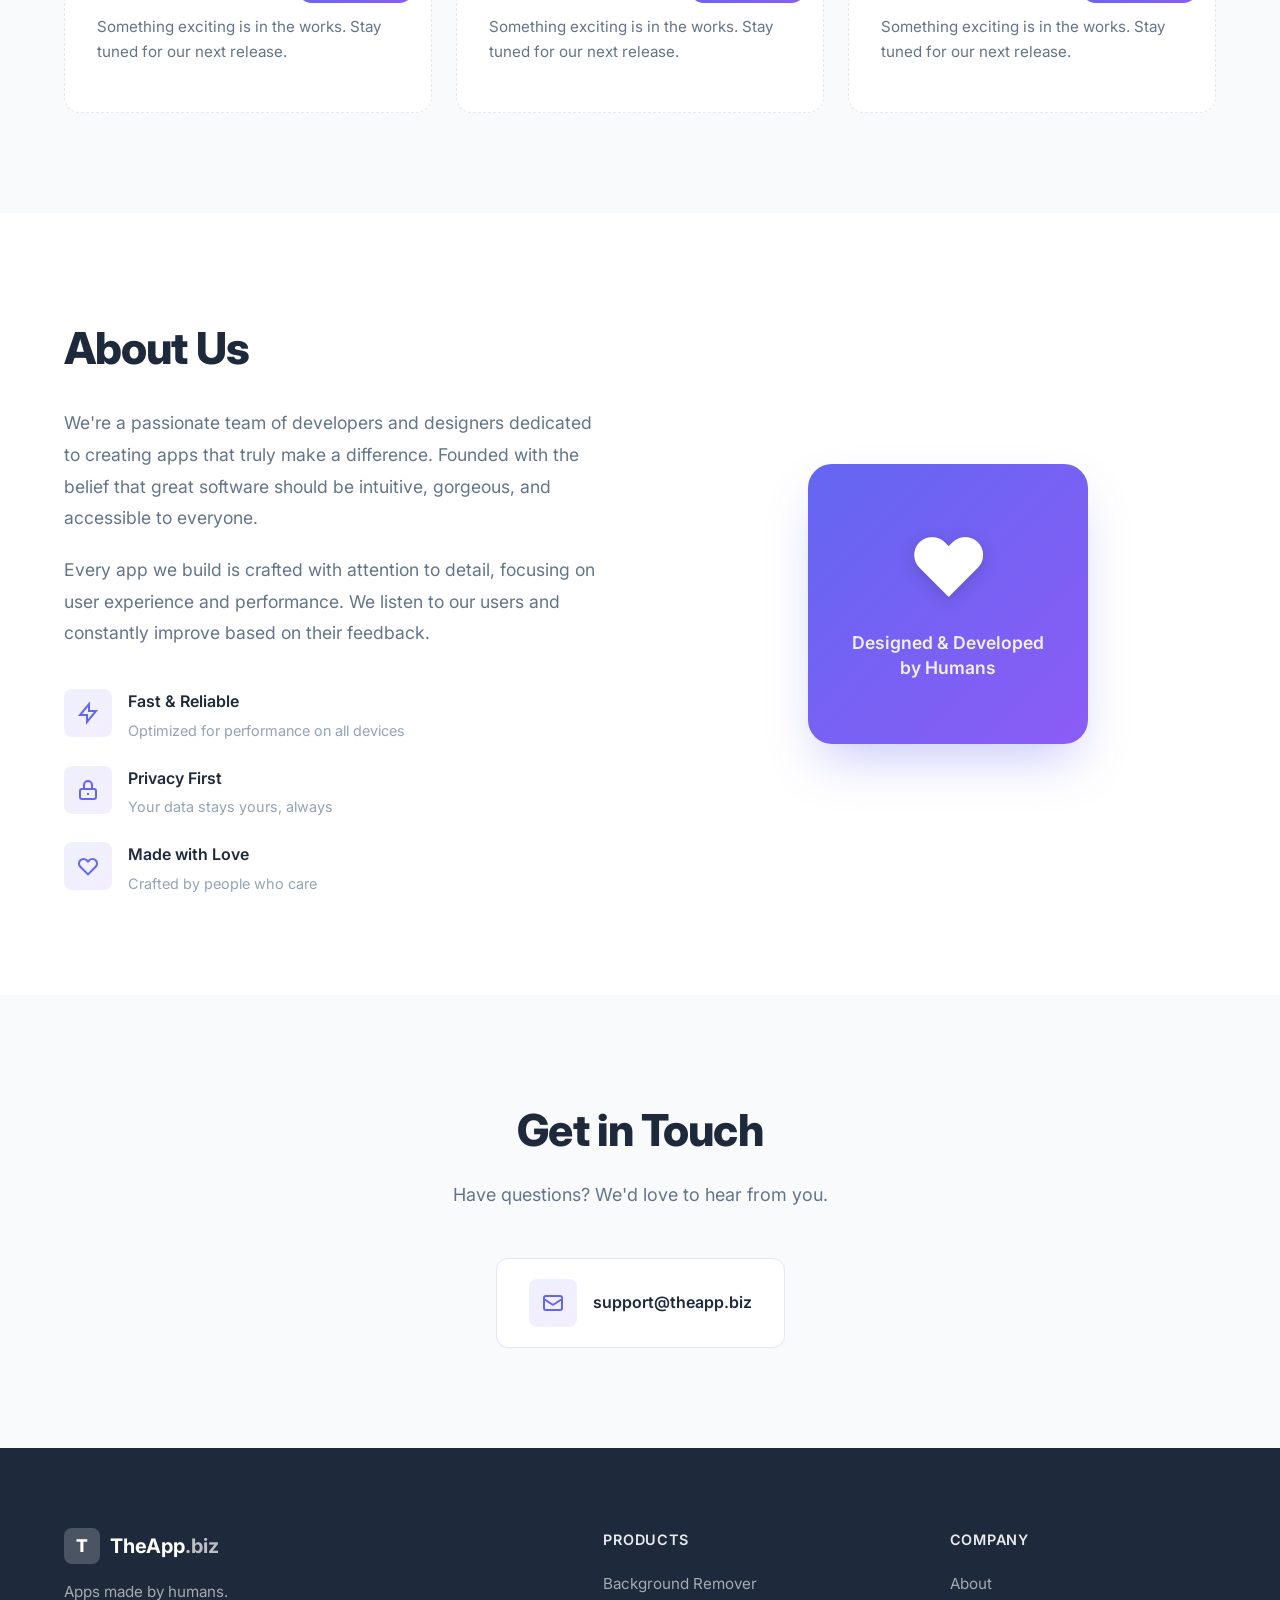
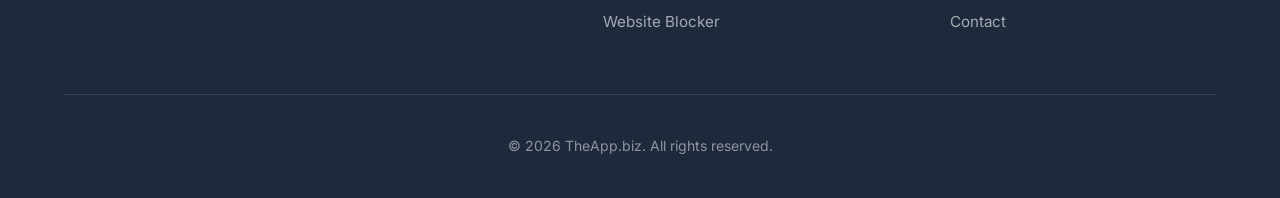
==== commit 8ccaecfc: "added: Website Blocker" ====
--- a/index.html
+++ b/index.html
@@ -3,8 +3,8 @@
 <head>
     <meta charset="UTF-8">
     <meta name="viewport" content="width=device-width, initial-scale=1.0">
-    <meta name="description" content="TheApp.biz - The app you need? We have it. Discover our collection of innovative iOS and Mac applications for productivity and creativity. Download Background Remover and more.">
-    <meta name="keywords" content="iOS apps, Mac apps, Background Remover, photo editing, app developer, mobile applications, productivity apps, creative tools">
+    <meta name="description" content="TheApp.biz - The app you need? We have it. Discover our collection of innovative iOS and Mac applications. Download Background Remover for photo editing and Website Blocker for productivity.">
+    <meta name="keywords" content="iOS apps, Mac apps, Background Remover, photo editing, Website Blocker, block websites, screen time, productivity, app developer, mobile applications, focus app, distraction blocker">
     <meta name="author" content="TheApp.biz">
     <meta name="robots" content="index, follow">
     <link rel="canonical" href="https://theapp.biz/">
@@ -14,7 +14,7 @@
     <meta property="og:type" content="website">
     <meta property="og:url" content="https://theapp.biz/">
     <meta property="og:title" content="TheApp.biz - The App you need? We have it.">
-    <meta property="og:description" content="Discover our collection of innovative iOS and Mac applications. Download Background Remover to transform your photos in seconds.">
+    <meta property="og:description" content="Discover our collection of innovative iOS and Mac applications. Download Background Remover and Website Blocker for free.">
     <meta property="og:image" content="https://theapp.biz/images/og-image.png">
     <meta property="og:site_name" content="TheApp.biz">
 
@@ -22,7 +22,7 @@
     <meta name="twitter:card" content="summary_large_image">
     <meta name="twitter:url" content="https://theapp.biz/">
     <meta name="twitter:title" content="TheApp.biz - The App you need? We have it.">
-    <meta name="twitter:description" content="Discover our collection of innovative iOS and Mac applications. Download Background Remover to transform your photos in seconds.">
+    <meta name="twitter:description" content="Discover our collection of innovative iOS and Mac applications. Download Background Remover and Website Blocker for free.">
     <meta name="twitter:image" content="https://theapp.biz/images/og-image.png">
 
     <!-- Schema.org structured data -->
@@ -69,6 +69,23 @@
                     "ratingValue": "5",
                     "ratingCount": "1"
                 }
+            },
+            {
+                "@type": "SoftwareApplication",
+                "@id": "https://theapp.biz/#website-blocker",
+                "name": "Website Blocker",
+                "description": "Block distractions and boost your productivity. Selectively block apps and websites with Face ID, Touch ID, or PIN protection.",
+                "applicationCategory": "ProductivityApplication",
+                "operatingSystem": "iOS",
+                "offers": {
+                    "@type": "Offer",
+                    "price": "0",
+                    "priceCurrency": "USD",
+                    "description": "Free with optional Pro upgrade"
+                },
+                "downloadUrl": "https://apps.apple.com/app/apple-store/id6759046700",
+                "softwareVersion": "1.0",
+                "author": {"@id": "https://theapp.biz/#organization"}
             }
         ]
     }
@@ -122,11 +139,11 @@
                         <span class="stat-label">Apps</span>
                     </div>
                     <div class="stat">
-                        <span class="stat-number">1</span>
+                        <span class="stat-number">2</span>
                         <span class="stat-label">Live</span>
                     </div>
                     <div class="stat">
-                        <span class="stat-number">6</span>
+                        <span class="stat-number">5</span>
                         <span class="stat-label">Coming Soon</span>
                     </div>
                 </div>
@@ -164,10 +181,22 @@
                     </div>
                 </article>
 
-                <!-- Coming Soon Placeholder 1 -->
-                <article class="product-card coming-soon placeholder">
-                    <span class="coming-soon-badge">Coming Soon</span>
-                    <p class="product-description">Something exciting is in the works. Stay tuned for our next release.</p>
+                <!-- Website Blocker - Live -->
+                <article class="product-card has-qr">
+                    <div class="product-qr">
+                        <img src="https://api.qrserver.com/v1/create-qr-code/?size=104x104&data=https://apps.apple.com/app/apple-store/id6759046700?pt=128128292%26ct=Website%26mt=8" alt="Scan to download">
+                        <span>Scan</span>
+                    </div>
+                    <div class="product-icon-img">
+                        <img src="images/Icon-websiteblocker.png" alt="Website Blocker icon">
+                    </div>
+                    <h3 class="product-name">Website Blocker</h3>
+                    <p class="product-description">Block distractions and boost your productivity. Selectively block apps and websites with Face ID, Touch ID, or PIN protection. Your focus, your rules.</p>
+                    <div class="product-badges">
+                        <a href="https://apps.apple.com/app/apple-store/id6759046700?pt=128128292&ct=Website&mt=8" class="store-badge" target="_blank" rel="noopener">
+                            <img src="https://developer.apple.com/assets/elements/badges/download-on-the-app-store.svg" alt="Download on App Store">
+                        </a>
+                    </div>
                 </article>
 
                 <!-- Coming Soon Placeholder 2 -->
@@ -293,6 +322,7 @@
                         <h4>Products</h4>
                         <ul>
                             <li><a href="https://apps.apple.com/app/apple-store/id6754326218?pt=128128292&ct=Website&mt=8" target="_blank" rel="noopener">Background Remover</a></li>
+                            <li><a href="https://apps.apple.com/app/apple-store/id6759046700?pt=128128292&ct=Website&mt=8" target="_blank" rel="noopener">Website Blocker</a></li>
                         </ul>
                     </div>
                     <div class="footer-column">
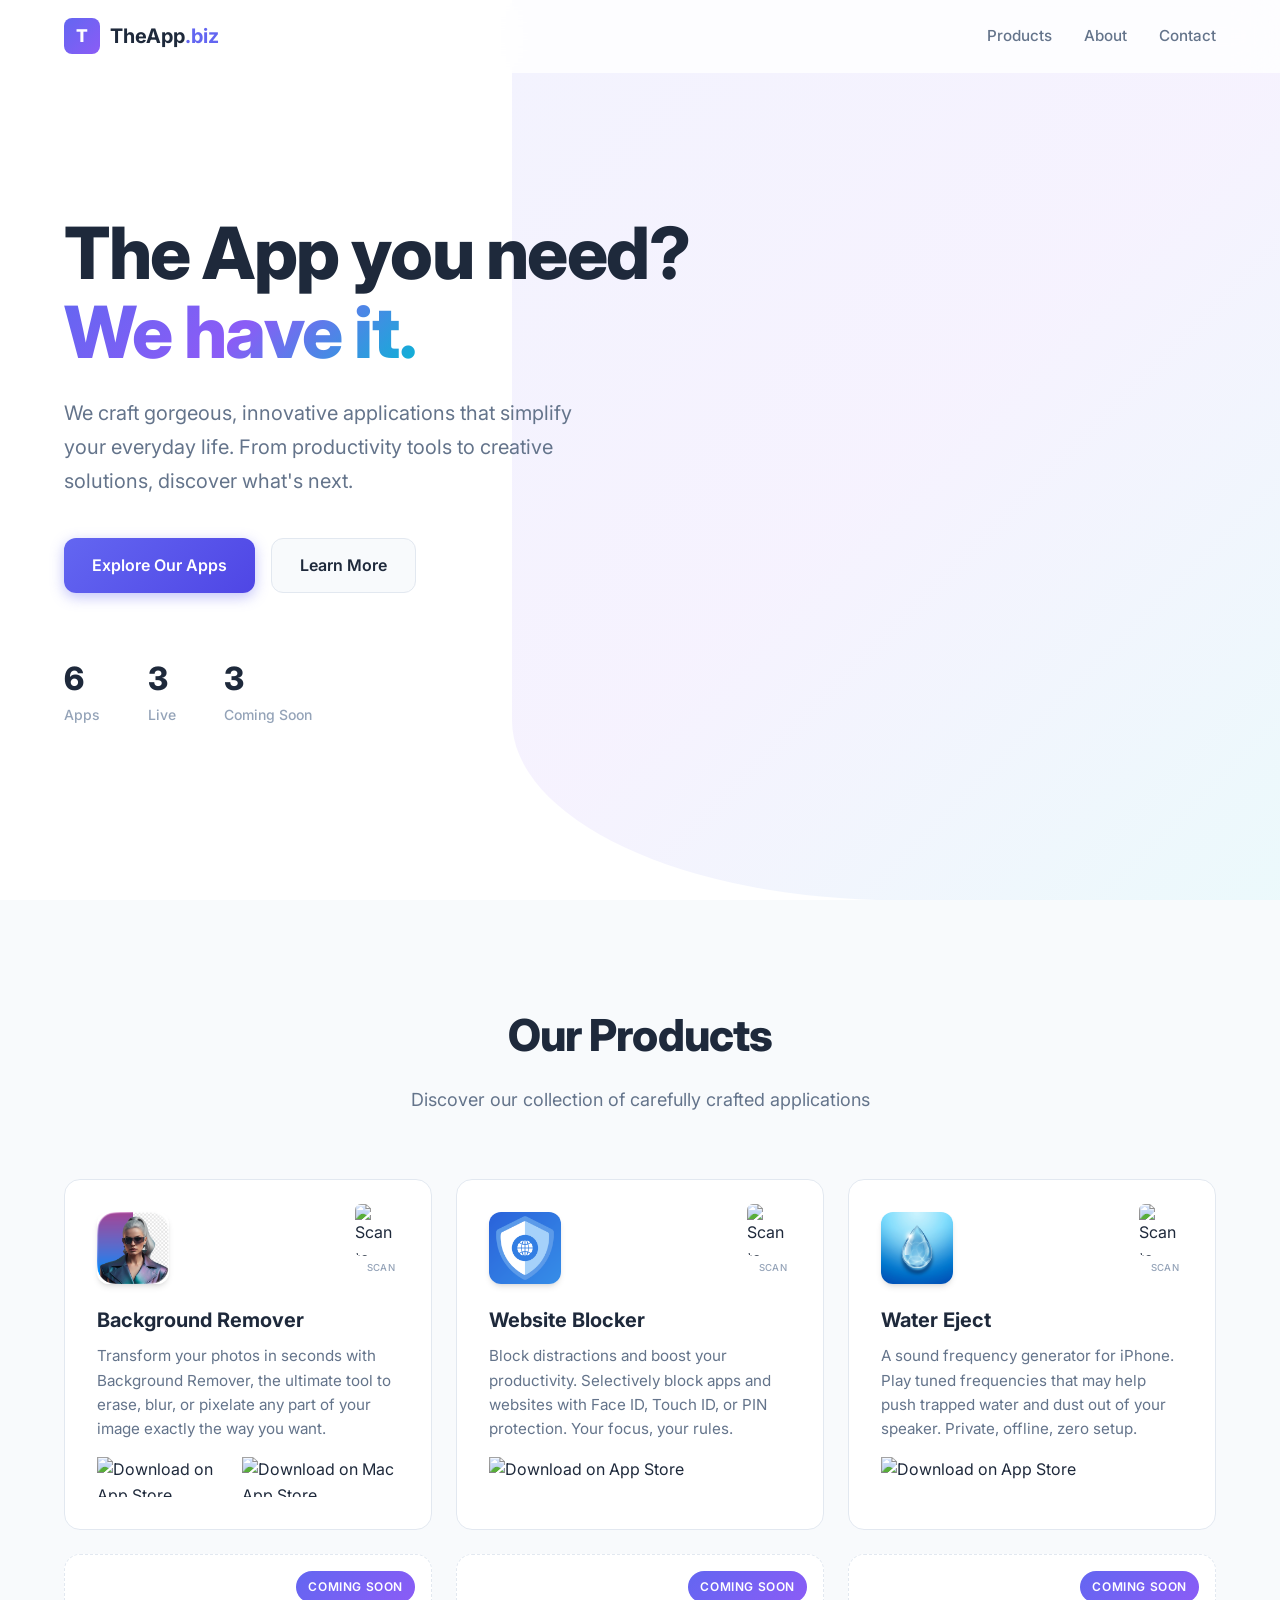
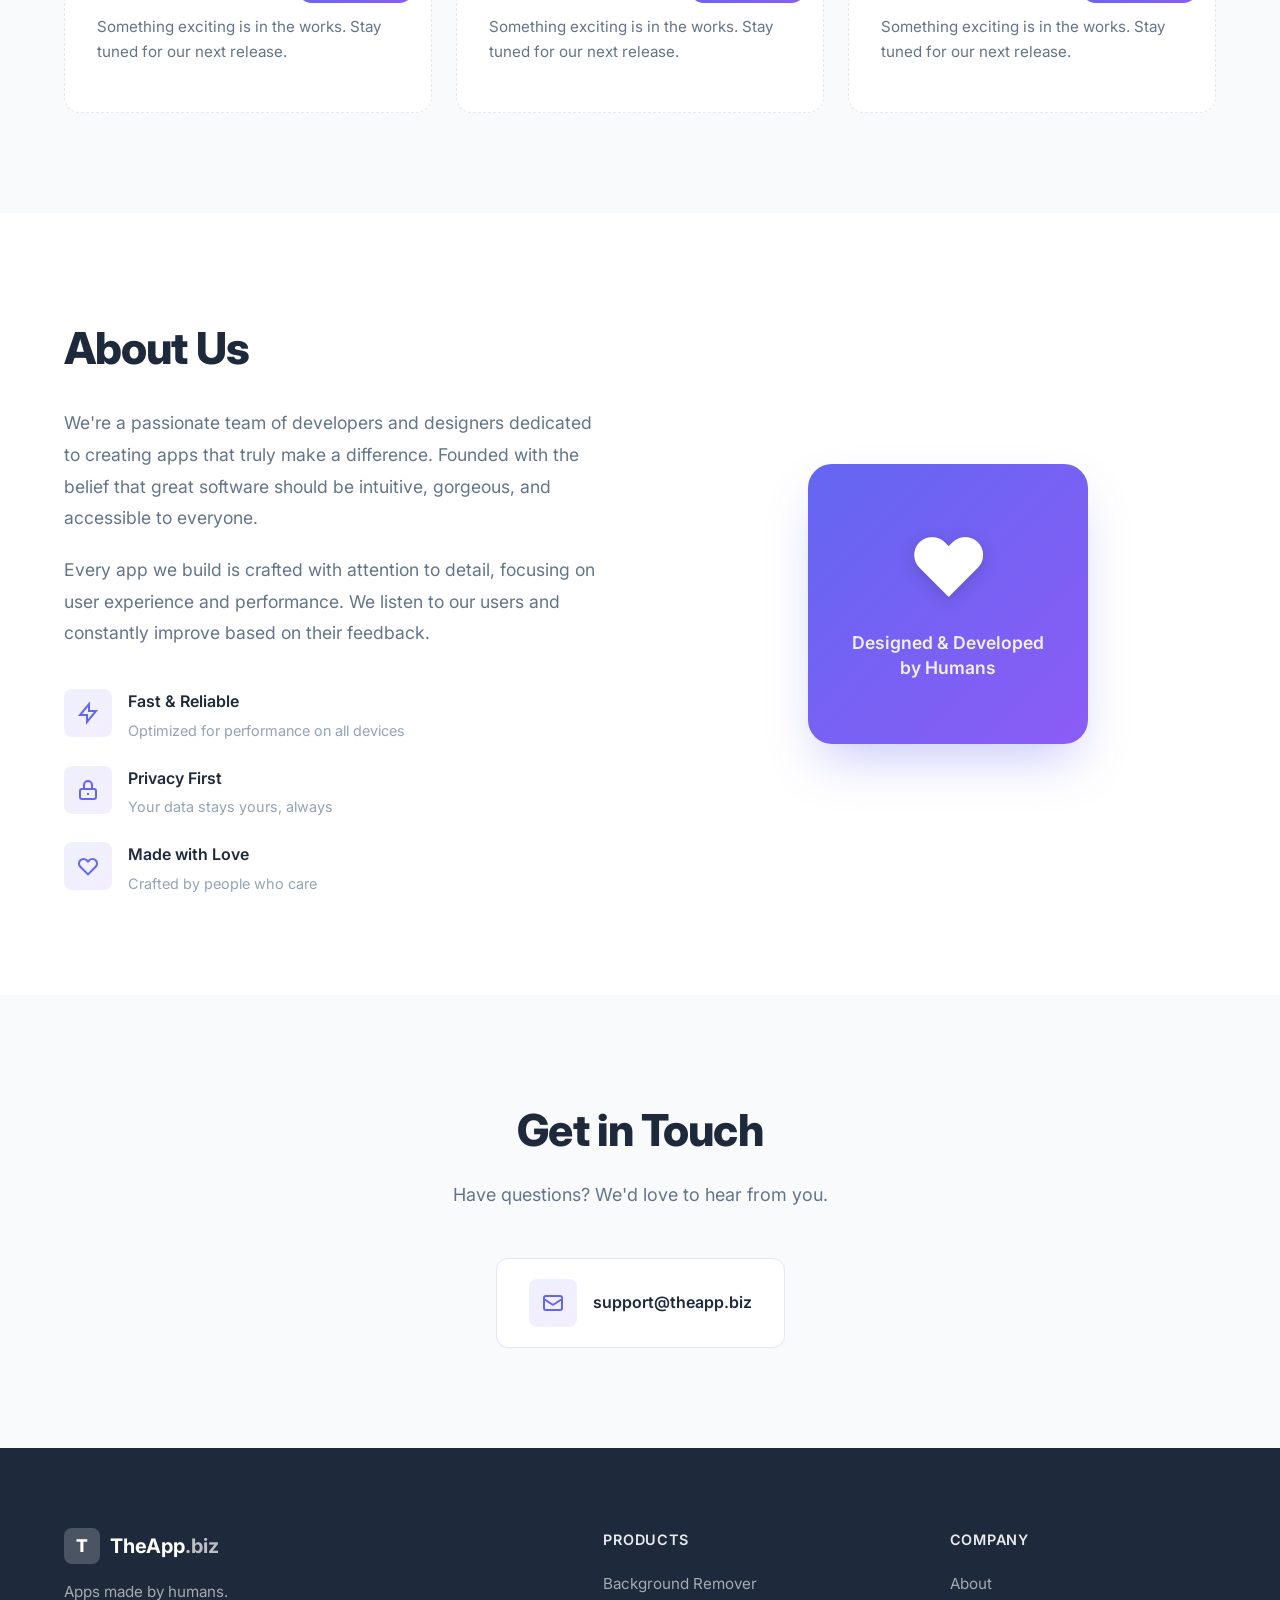
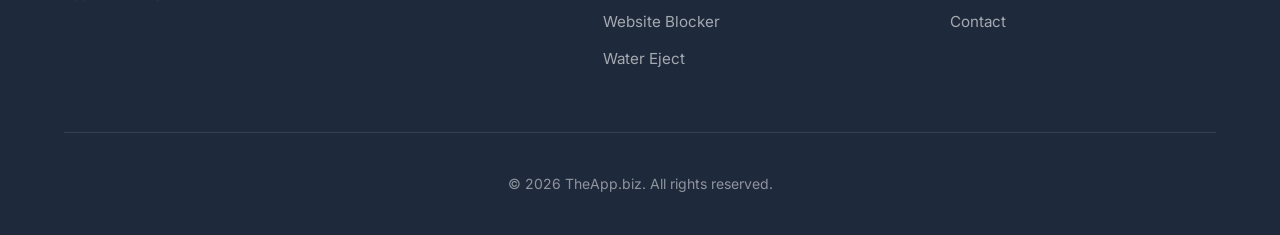
==== commit 9bdbe297: "New App" ====
--- a/index.html
+++ b/index.html
@@ -3,8 +3,8 @@
 <head>
     <meta charset="UTF-8">
     <meta name="viewport" content="width=device-width, initial-scale=1.0">
-    <meta name="description" content="TheApp.biz - The app you need? We have it. Discover our collection of innovative iOS and Mac applications. Download Background Remover for photo editing and Website Blocker for productivity.">
-    <meta name="keywords" content="iOS apps, Mac apps, Background Remover, photo editing, Website Blocker, block websites, screen time, productivity, app developer, mobile applications, focus app, distraction blocker">
+    <meta name="description" content="TheApp.biz - The app you need? We have it. Discover our collection of innovative iOS and Mac applications. Download Background Remover for photo editing, Website Blocker for productivity, and Water Eject for clearing your iPhone speaker.">
+    <meta name="keywords" content="iOS apps, Mac apps, Background Remover, photo editing, Website Blocker, block websites, screen time, productivity, Water Eject, sound frequency generator, speaker water removal, app developer, mobile applications, focus app, distraction blocker">
     <meta name="author" content="TheApp.biz">
     <meta name="robots" content="index, follow">
     <link rel="canonical" href="https://theapp.biz/">
@@ -14,7 +14,7 @@
     <meta property="og:type" content="website">
     <meta property="og:url" content="https://theapp.biz/">
     <meta property="og:title" content="TheApp.biz - The App you need? We have it.">
-    <meta property="og:description" content="Discover our collection of innovative iOS and Mac applications. Download Background Remover and Website Blocker for free.">
+    <meta property="og:description" content="Discover our collection of innovative iOS and Mac applications. Download Background Remover, Website Blocker, and Water Eject for free.">
     <meta property="og:image" content="https://theapp.biz/images/og-image.png">
     <meta property="og:site_name" content="TheApp.biz">
 
@@ -22,7 +22,7 @@
     <meta name="twitter:card" content="summary_large_image">
     <meta name="twitter:url" content="https://theapp.biz/">
     <meta name="twitter:title" content="TheApp.biz - The App you need? We have it.">
-    <meta name="twitter:description" content="Discover our collection of innovative iOS and Mac applications. Download Background Remover and Website Blocker for free.">
+    <meta name="twitter:description" content="Discover our collection of innovative iOS and Mac applications. Download Background Remover, Website Blocker, and Water Eject for free.">
     <meta name="twitter:image" content="https://theapp.biz/images/og-image.png">
 
     <!-- Schema.org structured data -->
@@ -81,9 +81,26 @@
                     "@type": "Offer",
                     "price": "0",
                     "priceCurrency": "USD",
-                    "description": "Free with optional Pro upgrade"
+                    "description": "Free to use"
                 },
                 "downloadUrl": "https://apps.apple.com/app/apple-store/id6759046700",
+                "softwareVersion": "1.0",
+                "author": {"@id": "https://theapp.biz/#organization"}
+            },
+            {
+                "@type": "SoftwareApplication",
+                "@id": "https://theapp.biz/#water-eject",
+                "name": "Water Eject",
+                "description": "A sound frequency generator for iPhone. Play tuned audio frequencies that may help push trapped water and dust out of your speaker. Free, private, no internet needed.",
+                "applicationCategory": "UtilitiesApplication",
+                "operatingSystem": "iOS",
+                "offers": {
+                    "@type": "Offer",
+                    "price": "0",
+                    "priceCurrency": "USD",
+                    "description": "Free to use"
+                },
+                "downloadUrl": "https://apps.apple.com/app/apple-store/id6773278971",
                 "softwareVersion": "1.0",
                 "author": {"@id": "https://theapp.biz/#organization"}
             }
@@ -135,15 +152,15 @@
                 </div>
                 <div class="hero-stats">
                     <div class="stat">
-                        <span class="stat-number">7</span>
+                        <span class="stat-number">6</span>
                         <span class="stat-label">Apps</span>
                     </div>
                     <div class="stat">
-                        <span class="stat-number">2</span>
+                        <span class="stat-number">3</span>
                         <span class="stat-label">Live</span>
                     </div>
                     <div class="stat">
-                        <span class="stat-number">5</span>
+                        <span class="stat-number">3</span>
                         <span class="stat-label">Coming Soon</span>
                     </div>
                 </div>
@@ -161,7 +178,7 @@
             </div>
             <div class="products-grid">
                 <!-- Background Remover - Live -->
-                <article class="product-card has-qr">
+                <article class="product-card has-qr" onclick="window.location='/backgroundremover/'" style="cursor:pointer">
                     <div class="product-qr">
                         <img src="https://api.qrserver.com/v1/create-qr-code/?size=104x104&data=https://apps.apple.com/app/apple-store/id6754326218?pt=128128292%26ct=Website%26mt=8" alt="Scan to download">
                         <span>Scan</span>
@@ -172,17 +189,17 @@
                     <h3 class="product-name">Background Remover</h3>
                     <p class="product-description">Transform your photos in seconds with Background Remover, the ultimate tool to erase, blur, or pixelate any part of your image exactly the way you want.</p>
                     <div class="product-badges">
-                        <a href="https://apps.apple.com/app/apple-store/id6754326218?pt=128128292&ct=Website&mt=8" class="store-badge" target="_blank" rel="noopener">
+                        <a href="https://apps.apple.com/app/apple-store/id6754326218?pt=128128292&ct=Website&mt=8" class="store-badge" target="_blank" rel="noopener" onclick="event.stopPropagation()">
                             <img src="https://developer.apple.com/assets/elements/badges/download-on-the-app-store.svg" alt="Download on App Store">
                         </a>
-                        <a href="macappstore://apps.apple.com/app/id6754326218" class="store-badge" target="_blank" rel="noopener">
+                        <a href="macappstore://apps.apple.com/app/id6754326218" class="store-badge" target="_blank" rel="noopener" onclick="event.stopPropagation()">
                             <img src="https://tools.applemediaservices.com/api/badges/download-on-the-mac-app-store/black/en-us?size=250x83" alt="Download on Mac App Store">
                         </a>
                     </div>
                 </article>
 
                 <!-- Website Blocker - Live -->
-                <article class="product-card has-qr">
+                <article class="product-card has-qr" onclick="window.location='/websiteblocker/'" style="cursor:pointer">
                     <div class="product-qr">
                         <img src="https://api.qrserver.com/v1/create-qr-code/?size=104x104&data=https://apps.apple.com/app/apple-store/id6759046700?pt=128128292%26ct=Website%26mt=8" alt="Scan to download">
                         <span>Scan</span>
@@ -193,16 +210,28 @@
                     <h3 class="product-name">Website Blocker</h3>
                     <p class="product-description">Block distractions and boost your productivity. Selectively block apps and websites with Face ID, Touch ID, or PIN protection. Your focus, your rules.</p>
                     <div class="product-badges">
-                        <a href="https://apps.apple.com/app/apple-store/id6759046700?pt=128128292&ct=Website&mt=8" class="store-badge" target="_blank" rel="noopener">
+                        <a href="https://apps.apple.com/app/apple-store/id6759046700?pt=128128292&ct=Website&mt=8" class="store-badge" target="_blank" rel="noopener" onclick="event.stopPropagation()">
                             <img src="https://developer.apple.com/assets/elements/badges/download-on-the-app-store.svg" alt="Download on App Store">
                         </a>
                     </div>
                 </article>
 
-                <!-- Coming Soon Placeholder 2 -->
-                <article class="product-card coming-soon placeholder">
-                    <span class="coming-soon-badge">Coming Soon</span>
-                    <p class="product-description">Something exciting is in the works. Stay tuned for our next release.</p>
+                <!-- Water Eject - Live -->
+                <article class="product-card has-qr" onclick="window.location='/watereject/'" style="cursor:pointer">
+                    <div class="product-qr">
+                        <img src="https://api.qrserver.com/v1/create-qr-code/?size=104x104&data=https://apps.apple.com/app/apple-store/id6773278971?pt=128128292%26ct=Website%26mt=8" alt="Scan to download">
+                        <span>Scan</span>
+                    </div>
+                    <div class="product-icon-img">
+                        <img src="images/icon-watereject.png" alt="Water Eject icon">
+                    </div>
+                    <h3 class="product-name">Water Eject</h3>
+                    <p class="product-description">A sound frequency generator for iPhone. Play tuned frequencies that may help push trapped water and dust out of your speaker. Private, offline, zero setup.</p>
+                    <div class="product-badges">
+                        <a href="https://apps.apple.com/app/apple-store/id6773278971?pt=128128292&ct=Website&mt=8" class="store-badge" target="_blank" rel="noopener" onclick="event.stopPropagation()">
+                            <img src="https://developer.apple.com/assets/elements/badges/download-on-the-app-store.svg" alt="Download on App Store">
+                        </a>
+                    </div>
                 </article>
 
                 <!-- Coming Soon Placeholder 3 -->
@@ -321,8 +350,9 @@
                     <div class="footer-column">
                         <h4>Products</h4>
                         <ul>
-                            <li><a href="https://apps.apple.com/app/apple-store/id6754326218?pt=128128292&ct=Website&mt=8" target="_blank" rel="noopener">Background Remover</a></li>
-                            <li><a href="https://apps.apple.com/app/apple-store/id6759046700?pt=128128292&ct=Website&mt=8" target="_blank" rel="noopener">Website Blocker</a></li>
+                            <li><a href="/backgroundremover/">Background Remover</a></li>
+                            <li><a href="/websiteblocker/">Website Blocker</a></li>
+                            <li><a href="/watereject/">Water Eject</a></li>
                         </ul>
                     </div>
                     <div class="footer-column">
--- a/css/style.css
+++ b/css/style.css
@@ -751,10 +751,506 @@
     font-size: 0.875rem;
 }
 
+/* ===== Product Page Styles ===== */
+
+/* Breadcrumb */
+.breadcrumb {
+    padding: 96px 24px 0;
+    font-size: 0.875rem;
+    color: var(--color-text-muted);
+}
+
+.breadcrumb a {
+    color: var(--color-primary);
+    transition: var(--transition-fast);
+}
+
+.breadcrumb a:hover {
+    color: var(--color-primary-dark);
+}
+
+.breadcrumb-separator {
+    margin: 0 8px;
+    color: var(--color-border);
+}
+
+/* Product Hero */
+.product-hero {
+    padding: 40px 0 80px;
+    position: relative;
+    overflow: hidden;
+}
+
+.product-hero .hero-bg {
+    position: absolute;
+    top: 0;
+    left: 50%;
+    transform: translateX(-50%);
+    width: 100%;
+    height: 100%;
+    background: linear-gradient(135deg, rgba(99, 102, 241, 0.06) 0%, rgba(139, 92, 246, 0.06) 50%, rgba(6, 182, 212, 0.06) 100%);
+    border-radius: 0 0 50% 50% / 0 0 10% 10%;
+    z-index: -1;
+}
+
+.product-hero-content {
+    display: flex;
+    flex-direction: column;
+    align-items: center;
+    text-align: center;
+    gap: 20px;
+}
+
+.product-hero-icon {
+    width: 128px;
+    height: 128px;
+    border-radius: var(--radius-xl);
+    overflow: hidden;
+    box-shadow: var(--shadow-xl);
+}
+
+.product-hero-icon img {
+    width: 100%;
+    height: 100%;
+    object-fit: cover;
+}
+
+.product-hero-title {
+    font-size: clamp(2.5rem, 5vw, 3.5rem);
+    font-weight: 800;
+    line-height: 1.1;
+    letter-spacing: -0.02em;
+}
+
+.product-hero-tagline {
+    font-size: 1.25rem;
+    color: var(--color-text-secondary);
+    line-height: 1.7;
+    max-width: 540px;
+}
+
+.platform-badges {
+    display: flex;
+    gap: 8px;
+    flex-wrap: wrap;
+    align-items: center;
+    justify-content: center;
+}
+
+.platform-badge {
+    display: inline-flex;
+    align-items: center;
+    gap: 4px;
+    padding: 6px 14px;
+    background: var(--color-surface);
+    border: 1px solid var(--color-border);
+    border-radius: 20px;
+    font-size: 0.8rem;
+    font-weight: 600;
+    color: var(--color-text-secondary);
+}
+
+.price-badge {
+    display: inline-flex;
+    align-items: center;
+    padding: 6px 14px;
+    background: linear-gradient(135deg, rgba(99, 102, 241, 0.1) 0%, rgba(139, 92, 246, 0.1) 100%);
+    border: 1px solid rgba(99, 102, 241, 0.2);
+    border-radius: 20px;
+    font-size: 0.8rem;
+    font-weight: 700;
+    color: var(--color-primary);
+}
+
+/* Download area: badges + QR side by side */
+.product-hero-downloads {
+    display: flex;
+    align-items: center;
+    gap: 32px;
+    margin-top: 12px;
+}
+
+.product-hero-badges {
+    display: flex;
+    flex-direction: column;
+    gap: 12px;
+}
+
+.product-hero-badges .store-badge img {
+    height: 44px;
+}
+
+.product-hero-qr {
+    display: flex;
+    flex-direction: column;
+    align-items: center;
+    gap: 6px;
+}
+
+.product-hero-qr img {
+    width: 88px;
+    height: 88px;
+    border-radius: var(--radius-sm);
+    box-shadow: var(--shadow-md);
+}
+
+.product-hero-qr span {
+    font-size: 0.65rem;
+    color: var(--color-text-muted);
+    font-weight: 500;
+    text-transform: uppercase;
+    letter-spacing: 0.05em;
+}
+
+/* Smart App Banner (mobile only) */
+.smart-banner {
+    display: none;
+    align-items: center;
+    gap: 12px;
+    padding: 10px 16px;
+    background: var(--color-surface);
+    border-bottom: 1px solid var(--color-border);
+    position: fixed;
+    top: 72px;
+    left: 0;
+    right: 0;
+    z-index: 999;
+}
+
+.smart-banner-icon {
+    width: 40px;
+    height: 40px;
+    border-radius: var(--radius-sm);
+    overflow: hidden;
+    flex-shrink: 0;
+}
+
+.smart-banner-icon img {
+    width: 100%;
+    height: 100%;
+    object-fit: cover;
+}
+
+.smart-banner-info {
+    flex: 1;
+    min-width: 0;
+}
+
+.smart-banner-name {
+    font-size: 0.85rem;
+    font-weight: 600;
+    color: var(--color-text);
+}
+
+.smart-banner-desc {
+    font-size: 0.7rem;
+    color: var(--color-text-muted);
+}
+
+.smart-banner .btn {
+    padding: 8px 16px;
+    font-size: 0.8rem;
+    white-space: nowrap;
+}
+
+/* Features Grid (Product Pages) */
+.pp-features {
+    padding: 100px 0;
+    background: var(--color-surface);
+}
+
+.pp-features-grid {
+    display: grid;
+    grid-template-columns: repeat(3, 1fr);
+    gap: 24px;
+}
+
+.pp-feature-card {
+    background: var(--color-background);
+    border: 1px solid var(--color-border);
+    border-radius: var(--radius-lg);
+    padding: 32px;
+    transition: var(--transition-normal);
+}
+
+.pp-feature-card:hover {
+    transform: translateY(-4px);
+    box-shadow: var(--shadow-xl);
+    border-color: transparent;
+}
+
+.pp-feature-card-icon {
+    width: 56px;
+    height: 56px;
+    background: linear-gradient(135deg, rgba(99, 102, 241, 0.1) 0%, rgba(139, 92, 246, 0.1) 100%);
+    border-radius: var(--radius-sm);
+    display: flex;
+    align-items: center;
+    justify-content: center;
+    margin-bottom: 20px;
+}
+
+.pp-feature-card-icon svg {
+    width: 28px;
+    height: 28px;
+    color: var(--color-primary);
+}
+
+.pp-feature-card h3 {
+    font-size: 1.15rem;
+    font-weight: 700;
+    margin-bottom: 8px;
+}
+
+.pp-feature-card p {
+    font-size: 0.95rem;
+    color: var(--color-text-secondary);
+    line-height: 1.6;
+}
+
+/* FAQ Section (Product Pages) */
+.pp-faq {
+    padding: 100px 0;
+}
+
+.pp-faq-list {
+    max-width: 800px;
+    margin: 0 auto;
+    display: flex;
+    flex-direction: column;
+    gap: 0;
+}
+
+.pp-faq-item {
+    border-bottom: 1px solid var(--color-border);
+}
+
+.pp-faq-item:first-child {
+    border-top: 1px solid var(--color-border);
+}
+
+.pp-faq-item summary {
+    display: flex;
+    align-items: center;
+    justify-content: space-between;
+    padding: 20px 0;
+    font-size: 1.05rem;
+    font-weight: 600;
+    cursor: pointer;
+    list-style: none;
+    transition: var(--transition-fast);
+    color: var(--color-text);
+}
+
+.pp-faq-item summary::-webkit-details-marker {
+    display: none;
+}
+
+.pp-faq-item summary::after {
+    content: '+';
+    font-size: 1.5rem;
+    font-weight: 300;
+    color: var(--color-text-muted);
+    transition: var(--transition-fast);
+    flex-shrink: 0;
+    margin-left: 16px;
+}
+
+.pp-faq-item[open] summary::after {
+    content: '-';
+}
+
+.pp-faq-item summary:hover {
+    color: var(--color-primary);
+}
+
+.pp-faq-answer {
+    padding: 0 0 20px;
+    font-size: 0.95rem;
+    color: var(--color-text-secondary);
+    line-height: 1.7;
+}
+
+/* Pricing Section (Product Pages) */
+.pp-pricing {
+    padding: 100px 0;
+    background: var(--color-surface);
+}
+
+.pp-pricing-grid {
+    display: grid;
+    grid-template-columns: repeat(3, 1fr);
+    gap: 24px;
+    max-width: 900px;
+    margin: 0 auto;
+}
+
+.pp-pricing-card {
+    background: var(--color-background);
+    border: 1px solid var(--color-border);
+    border-radius: var(--radius-lg);
+    padding: 36px 28px;
+    text-align: center;
+    transition: var(--transition-normal);
+    position: relative;
+}
+
+.pp-pricing-card:hover {
+    transform: translateY(-4px);
+    box-shadow: var(--shadow-xl);
+}
+
+.pp-pricing-card.highlighted {
+    border: 2px solid var(--color-primary);
+    box-shadow: var(--shadow-lg);
+}
+
+.pp-pricing-badge {
+    position: absolute;
+    top: -12px;
+    left: 50%;
+    transform: translateX(-50%);
+    background: linear-gradient(135deg, var(--color-primary) 0%, var(--color-secondary) 100%);
+    color: white;
+    font-size: 0.75rem;
+    font-weight: 600;
+    padding: 4px 16px;
+    border-radius: 20px;
+    text-transform: uppercase;
+    letter-spacing: 0.05em;
+    white-space: nowrap;
+}
+
+.pp-pricing-name {
+    font-size: 1.1rem;
+    font-weight: 700;
+    margin-bottom: 8px;
+}
+
+.pp-pricing-price {
+    font-size: 2.5rem;
+    font-weight: 800;
+    letter-spacing: -0.02em;
+    margin-bottom: 4px;
+    color: var(--color-text);
+}
+
+.pp-pricing-period {
+    font-size: 0.85rem;
+    color: var(--color-text-muted);
+    margin-bottom: 24px;
+}
+
+.pp-pricing-features {
+    display: flex;
+    flex-direction: column;
+    gap: 12px;
+    margin-bottom: 28px;
+    text-align: left;
+}
+
+.pp-pricing-features li {
+    font-size: 0.9rem;
+    color: var(--color-text-secondary);
+    display: flex;
+    align-items: flex-start;
+    gap: 8px;
+}
+
+.pp-pricing-features li::before {
+    content: '\2713';
+    color: var(--color-primary);
+    font-weight: 700;
+    flex-shrink: 0;
+}
+
+/* Download CTA Section */
+.pp-download-cta {
+    padding: 80px 0;
+    background: linear-gradient(135deg, var(--color-primary) 0%, var(--color-secondary) 100%);
+    color: white;
+    text-align: center;
+}
+
+.pp-download-cta h2 {
+    font-size: clamp(1.75rem, 4vw, 2.5rem);
+    font-weight: 800;
+    margin-bottom: 16px;
+}
+
+.pp-download-cta p {
+    font-size: 1.1rem;
+    opacity: 0.9;
+    margin-bottom: 32px;
+    max-width: 500px;
+    margin-left: auto;
+    margin-right: auto;
+}
+
+.pp-download-cta .btn-primary {
+    background: white;
+    color: var(--color-primary);
+    box-shadow: 0 4px 14px rgba(0, 0, 0, 0.2);
+}
+
+.pp-download-cta .btn-primary:hover {
+    box-shadow: 0 6px 20px rgba(0, 0, 0, 0.3);
+}
+
+.pp-download-cta .store-badge img {
+    height: 48px;
+}
+
+.pp-download-badges {
+    display: flex;
+    justify-content: center;
+    gap: 16px;
+    flex-wrap: wrap;
+}
+
+.pp-download-qr {
+    margin-top: 24px;
+    display: flex;
+    flex-direction: column;
+    align-items: center;
+    gap: 6px;
+}
+
+.pp-download-qr img {
+    width: 80px;
+    height: 80px;
+    border-radius: var(--radius-sm);
+}
+
+.pp-download-qr span {
+    font-size: 0.7rem;
+    opacity: 0.8;
+    text-transform: uppercase;
+    letter-spacing: 0.05em;
+    font-weight: 500;
+}
+
+/* Product card link wrapper */
+.product-card-link {
+    text-decoration: none;
+    color: inherit;
+    display: flex;
+    flex-direction: column;
+    flex-grow: 1;
+}
+
 /* ===== Responsive Design ===== */
 @media (max-width: 1024px) {
     .product-qr {
         display: none;
+    }
+
+    .pp-features-grid {
+        grid-template-columns: repeat(2, 1fr);
+    }
+
+    .pp-pricing-grid {
+        grid-template-columns: repeat(3, 1fr);
     }
 
     .about-content {
@@ -999,6 +1495,78 @@
         padding: 16px 24px;
     }
 
+    .breadcrumb {
+        padding-top: 84px;
+    }
+
+    .product-hero {
+        padding: 24px 0 60px;
+    }
+
+    .product-hero-icon {
+        width: 88px;
+        height: 88px;
+    }
+
+    .smart-banner {
+        display: flex;
+    }
+
+    .smart-banner .btn {
+        width: auto;
+    }
+
+    .product-hero-qr {
+        display: none;
+    }
+
+    .product-hero-downloads {
+        flex-direction: column;
+        gap: 16px;
+    }
+
+    .product-hero-badges {
+        align-items: center;
+    }
+
+    .pp-download-qr {
+        display: none;
+    }
+
+    .pp-features {
+        padding: 60px 0;
+    }
+
+    .pp-features-grid {
+        grid-template-columns: 1fr;
+    }
+
+    .pp-feature-card {
+        padding: 24px;
+    }
+
+    .pp-faq {
+        padding: 60px 0;
+    }
+
+    .pp-faq-item summary {
+        font-size: 0.95rem;
+        padding: 16px 0;
+    }
+
+    .pp-pricing {
+        padding: 60px 0;
+    }
+
+    .pp-pricing-grid {
+        grid-template-columns: 1fr;
+        max-width: 400px;
+    }
+
+    .pp-download-cta {
+        padding: 60px 0;
+    }
+
     .footer {
         padding: 50px 0 28px;
     }
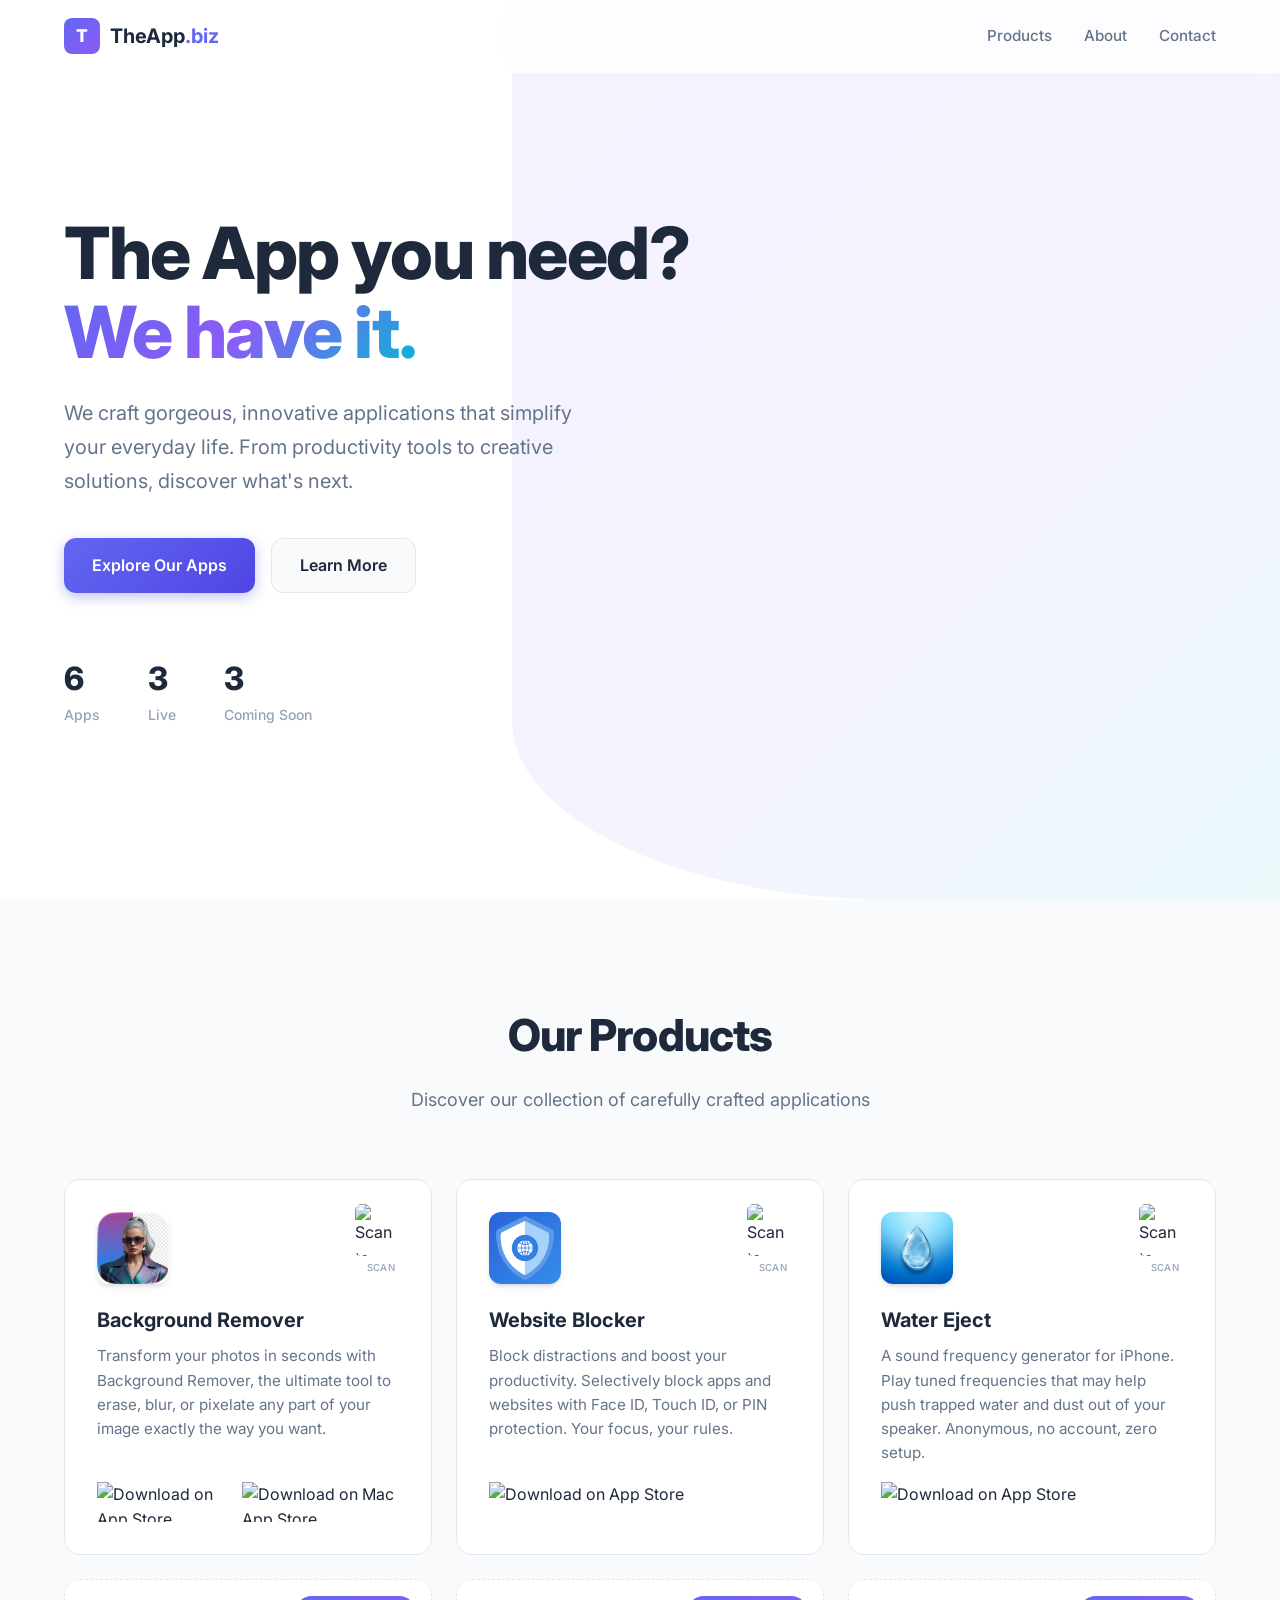
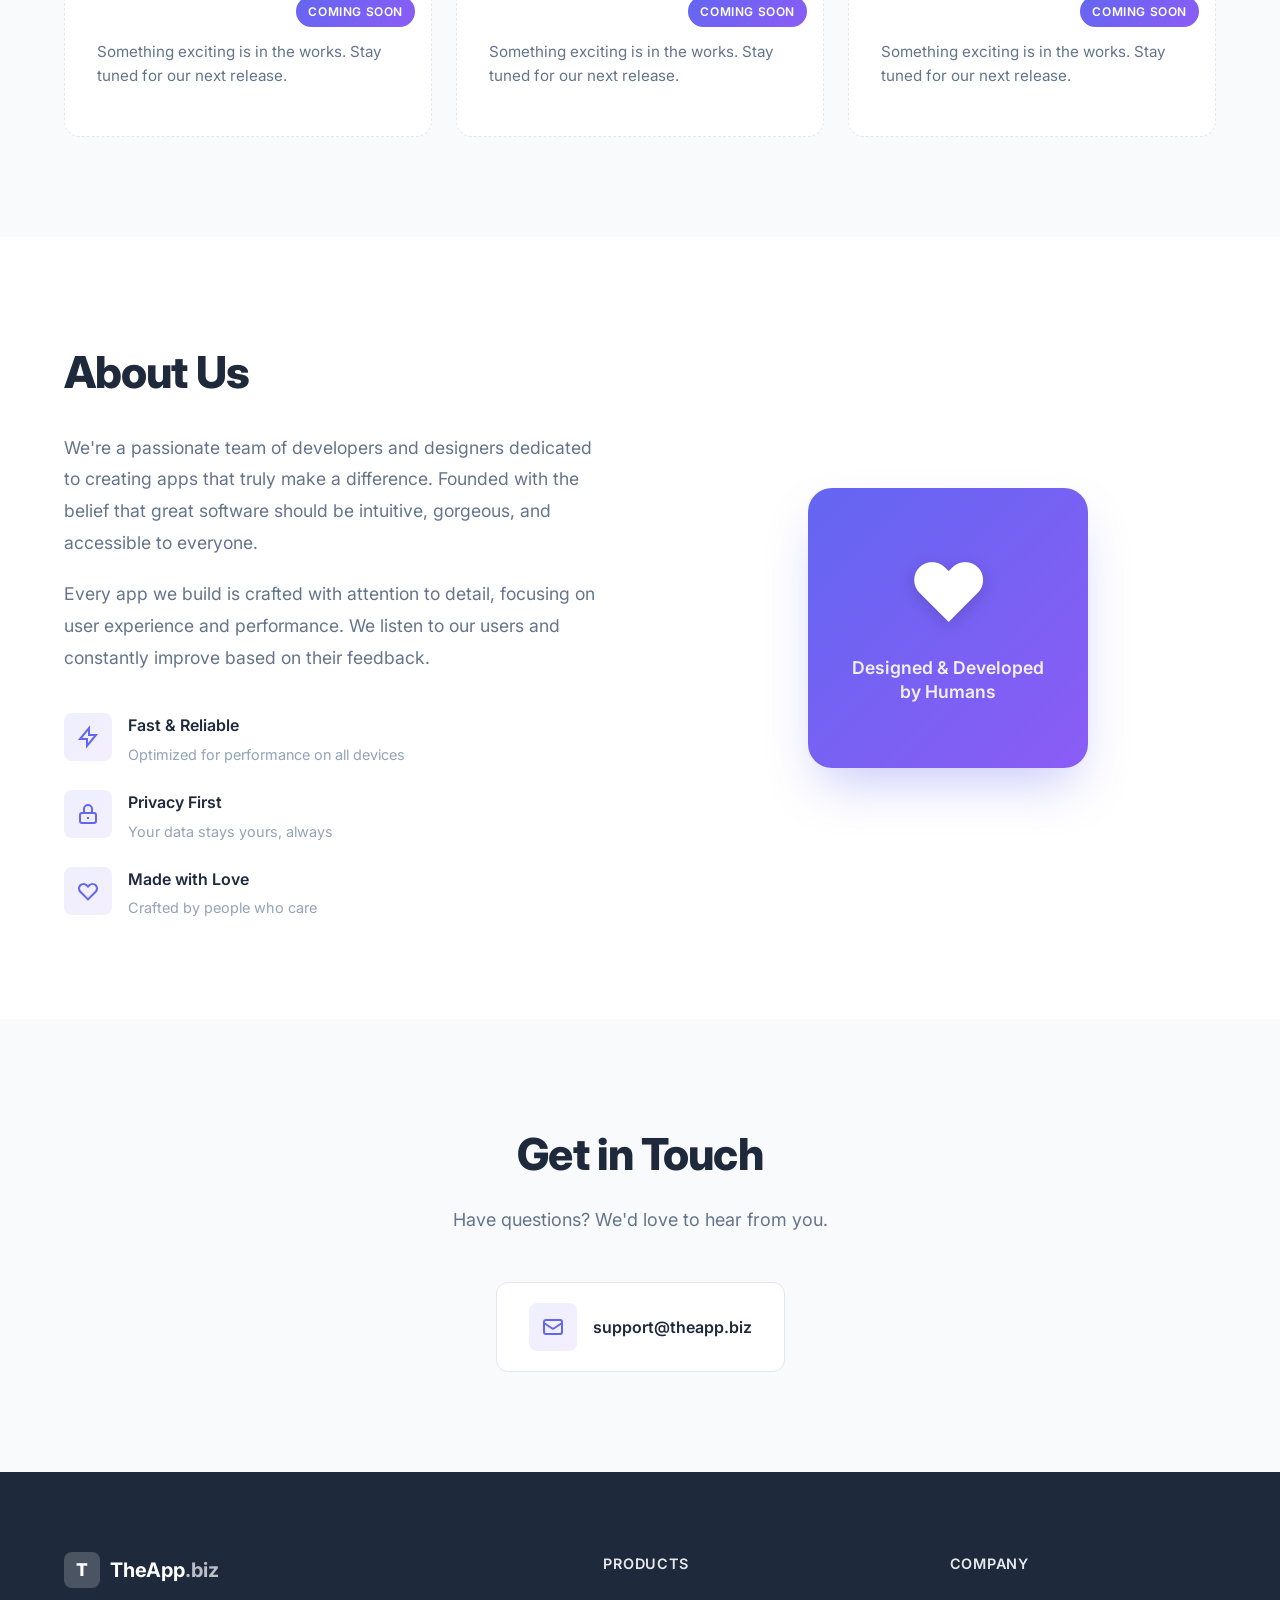
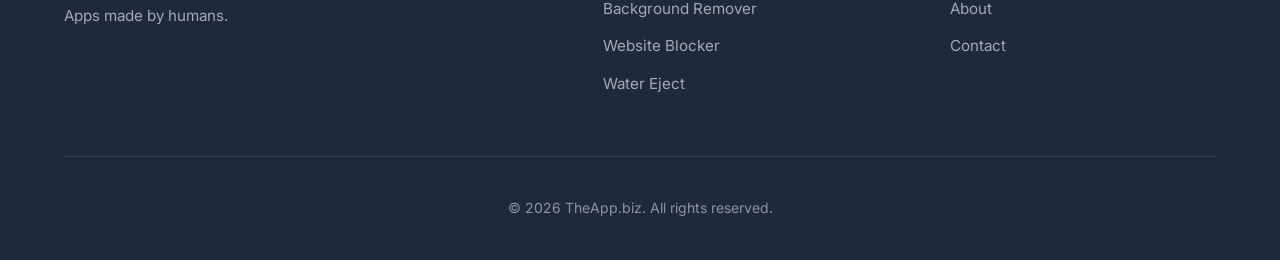
==== commit 9a6a6746: "upadated: privacy policy" ====
--- a/index.html
+++ b/index.html
@@ -226,7 +226,7 @@
                         <img src="images/icon-watereject.png" alt="Water Eject icon">
                     </div>
                     <h3 class="product-name">Water Eject</h3>
-                    <p class="product-description">A sound frequency generator for iPhone. Play tuned frequencies that may help push trapped water and dust out of your speaker. Private, offline, zero setup.</p>
+                    <p class="product-description">A sound frequency generator for iPhone. Play tuned frequencies that may help push trapped water and dust out of your speaker. Anonymous, no account, zero setup.</p>
                     <div class="product-badges">
                         <a href="https://apps.apple.com/app/apple-store/id6773278971?pt=128128292&ct=Website&mt=8" class="store-badge" target="_blank" rel="noopener" onclick="event.stopPropagation()">
                             <img src="https://developer.apple.com/assets/elements/badges/download-on-the-app-store.svg" alt="Download on App Store">
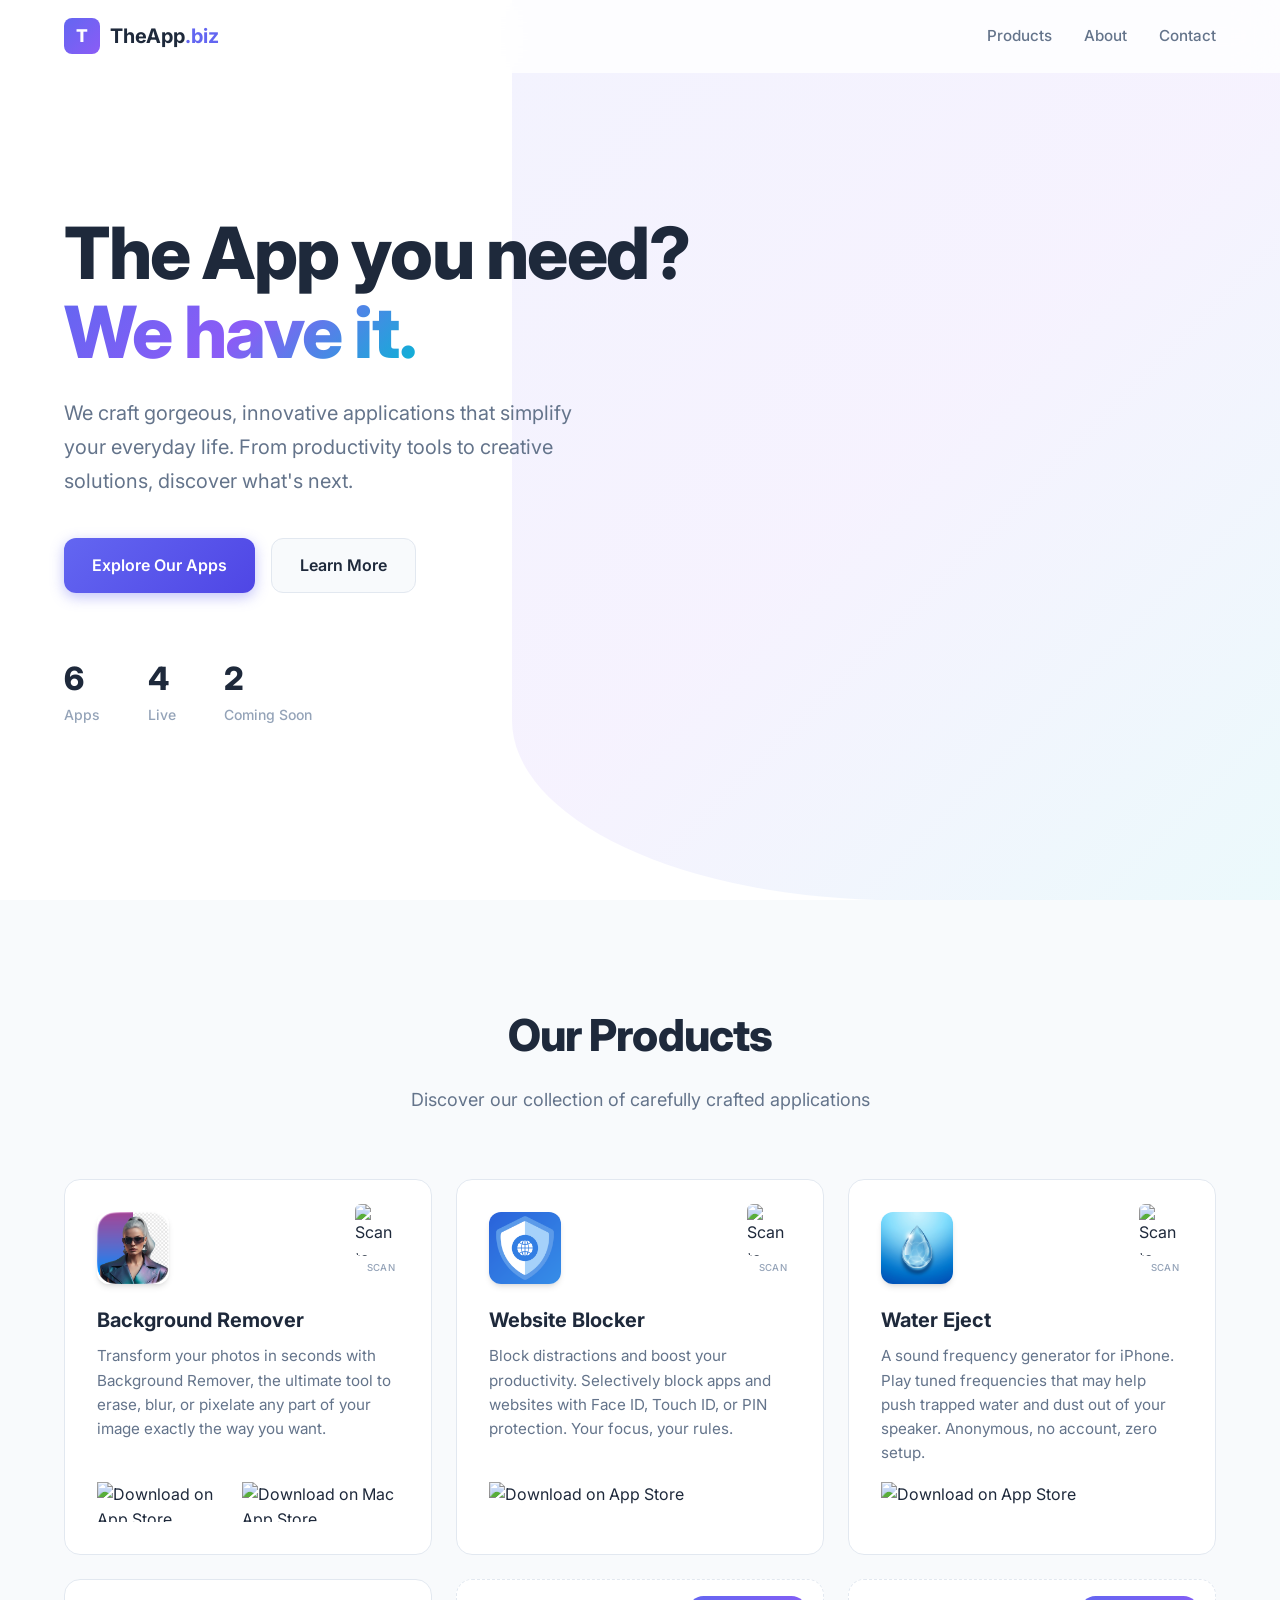
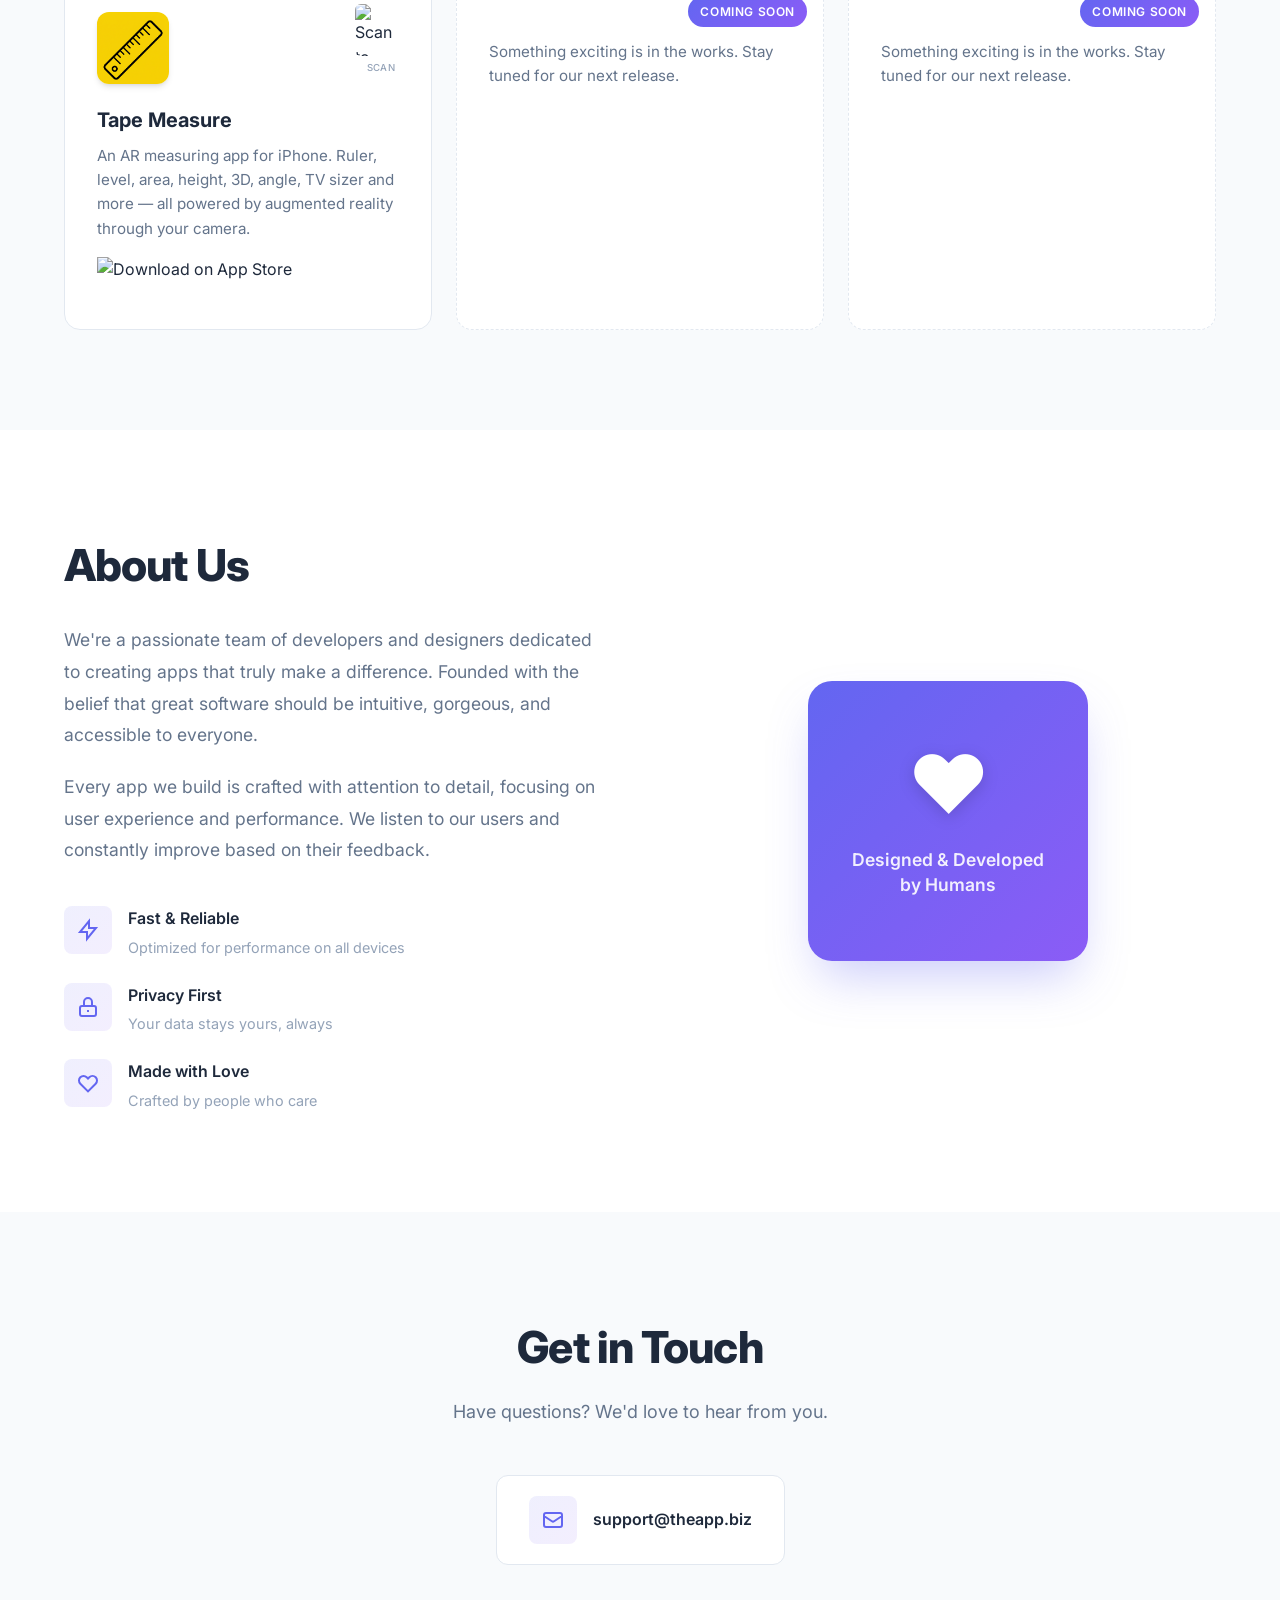
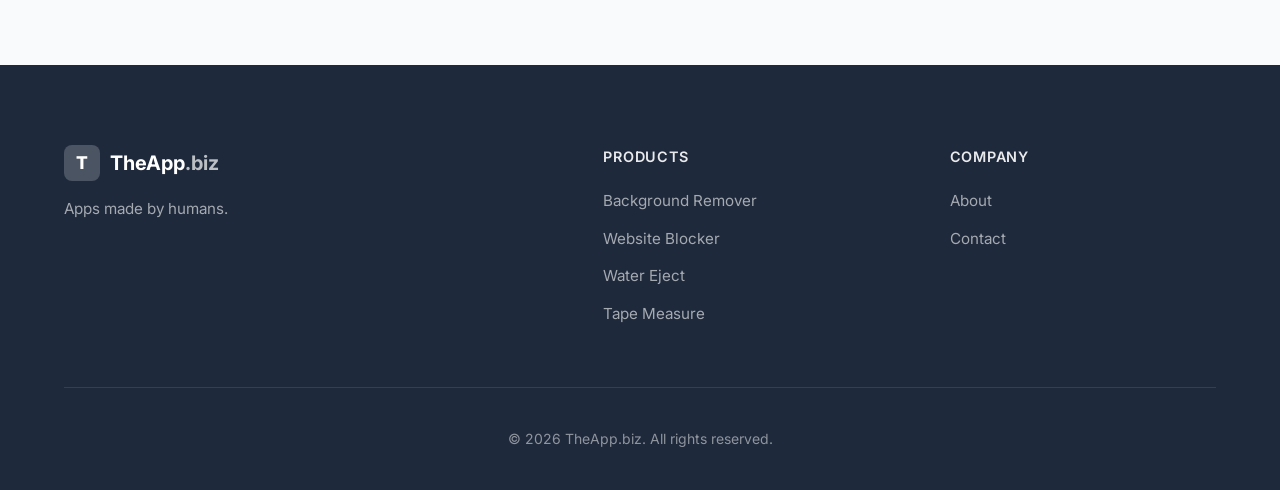
==== commit 10b457fa: "TapeMeasure" ====
--- a/index.html
+++ b/index.html
@@ -3,8 +3,8 @@
 <head>
     <meta charset="UTF-8">
     <meta name="viewport" content="width=device-width, initial-scale=1.0">
-    <meta name="description" content="TheApp.biz - The app you need? We have it. Discover our collection of innovative iOS and Mac applications. Download Background Remover for photo editing, Website Blocker for productivity, and Water Eject for clearing your iPhone speaker.">
-    <meta name="keywords" content="iOS apps, Mac apps, Background Remover, photo editing, Website Blocker, block websites, screen time, productivity, Water Eject, sound frequency generator, speaker water removal, app developer, mobile applications, focus app, distraction blocker">
+    <meta name="description" content="TheApp.biz - The app you need? We have it. Discover our collection of innovative iOS and Mac applications. Background Remover for photo editing, Website Blocker for productivity, Water Eject for your iPhone speaker, and Tape Measure for AR measuring.">
+    <meta name="keywords" content="iOS apps, Mac apps, Background Remover, photo editing, Website Blocker, block websites, screen time, productivity, Water Eject, sound frequency generator, speaker water removal, Tape Measure, AR ruler, augmented reality, ar measure, app developer, mobile applications, focus app, distraction blocker">
     <meta name="author" content="TheApp.biz">
     <meta name="robots" content="index, follow">
     <link rel="canonical" href="https://theapp.biz/">
@@ -14,7 +14,7 @@
     <meta property="og:type" content="website">
     <meta property="og:url" content="https://theapp.biz/">
     <meta property="og:title" content="TheApp.biz - The App you need? We have it.">
-    <meta property="og:description" content="Discover our collection of innovative iOS and Mac applications. Download Background Remover, Website Blocker, and Water Eject for free.">
+    <meta property="og:description" content="Discover our collection of innovative iOS and Mac applications. Download Background Remover, Website Blocker, Water Eject, and Tape Measure for free.">
     <meta property="og:image" content="https://theapp.biz/images/og-image.png">
     <meta property="og:site_name" content="TheApp.biz">
 
@@ -22,7 +22,7 @@
     <meta name="twitter:card" content="summary_large_image">
     <meta name="twitter:url" content="https://theapp.biz/">
     <meta name="twitter:title" content="TheApp.biz - The App you need? We have it.">
-    <meta name="twitter:description" content="Discover our collection of innovative iOS and Mac applications. Download Background Remover, Website Blocker, and Water Eject for free.">
+    <meta name="twitter:description" content="Discover our collection of innovative iOS and Mac applications. Download Background Remover, Website Blocker, Water Eject, and Tape Measure for free.">
     <meta name="twitter:image" content="https://theapp.biz/images/og-image.png">
 
     <!-- Schema.org structured data -->
@@ -101,6 +101,23 @@
                     "description": "Free to use"
                 },
                 "downloadUrl": "https://apps.apple.com/app/apple-store/id6773278971",
+                "softwareVersion": "1.0",
+                "author": {"@id": "https://theapp.biz/#organization"}
+            },
+            {
+                "@type": "SoftwareApplication",
+                "@id": "https://theapp.biz/#tape-measure",
+                "name": "Tape Measure",
+                "description": "An AR measuring app for iPhone. Ruler, level, area, height, 3D, angle, TV sizer and more — all powered by augmented reality through your iPhone camera. Free to download.",
+                "applicationCategory": "UtilitiesApplication",
+                "operatingSystem": "iOS",
+                "offers": {
+                    "@type": "Offer",
+                    "price": "0",
+                    "priceCurrency": "USD",
+                    "description": "Free to use"
+                },
+                "downloadUrl": "https://apps.apple.com/app/apple-store/id6773773783",
                 "softwareVersion": "1.0",
                 "author": {"@id": "https://theapp.biz/#organization"}
             }
@@ -156,11 +173,11 @@
                         <span class="stat-label">Apps</span>
                     </div>
                     <div class="stat">
-                        <span class="stat-number">3</span>
+                        <span class="stat-number">4</span>
                         <span class="stat-label">Live</span>
                     </div>
                     <div class="stat">
-                        <span class="stat-number">3</span>
+                        <span class="stat-number">2</span>
                         <span class="stat-label">Coming Soon</span>
                     </div>
                 </div>
@@ -234,10 +251,22 @@
                     </div>
                 </article>
 
-                <!-- Coming Soon Placeholder 3 -->
-                <article class="product-card coming-soon placeholder">
-                    <span class="coming-soon-badge">Coming Soon</span>
-                    <p class="product-description">Something exciting is in the works. Stay tuned for our next release.</p>
+                <!-- Tape Measure - Live -->
+                <article class="product-card has-qr" onclick="window.location='/tapemeasure/'" style="cursor:pointer">
+                    <div class="product-qr">
+                        <img src="https://api.qrserver.com/v1/create-qr-code/?size=104x104&data=https://apps.apple.com/app/apple-store/id6773773783?pt=128128292%26ct=Website%26mt=8" alt="Scan to download">
+                        <span>Scan</span>
+                    </div>
+                    <div class="product-icon-img">
+                        <img src="images/icon-tapemeasure.png" alt="Tape Measure icon">
+                    </div>
+                    <h3 class="product-name">Tape Measure</h3>
+                    <p class="product-description">An AR measuring app for iPhone. Ruler, level, area, height, 3D, angle, TV sizer and more — all powered by augmented reality through your camera.</p>
+                    <div class="product-badges">
+                        <a href="https://apps.apple.com/app/apple-store/id6773773783?pt=128128292&ct=Website&mt=8" class="store-badge" target="_blank" rel="noopener" onclick="event.stopPropagation()">
+                            <img src="https://developer.apple.com/assets/elements/badges/download-on-the-app-store.svg" alt="Download on App Store">
+                        </a>
+                    </div>
                 </article>
 
                 <!-- Coming Soon Placeholder 4 -->
@@ -353,6 +382,7 @@
                             <li><a href="/backgroundremover/">Background Remover</a></li>
                             <li><a href="/websiteblocker/">Website Blocker</a></li>
                             <li><a href="/watereject/">Water Eject</a></li>
+                            <li><a href="/tapemeasure/">Tape Measure</a></li>
                         </ul>
                     </div>
                     <div class="footer-column">
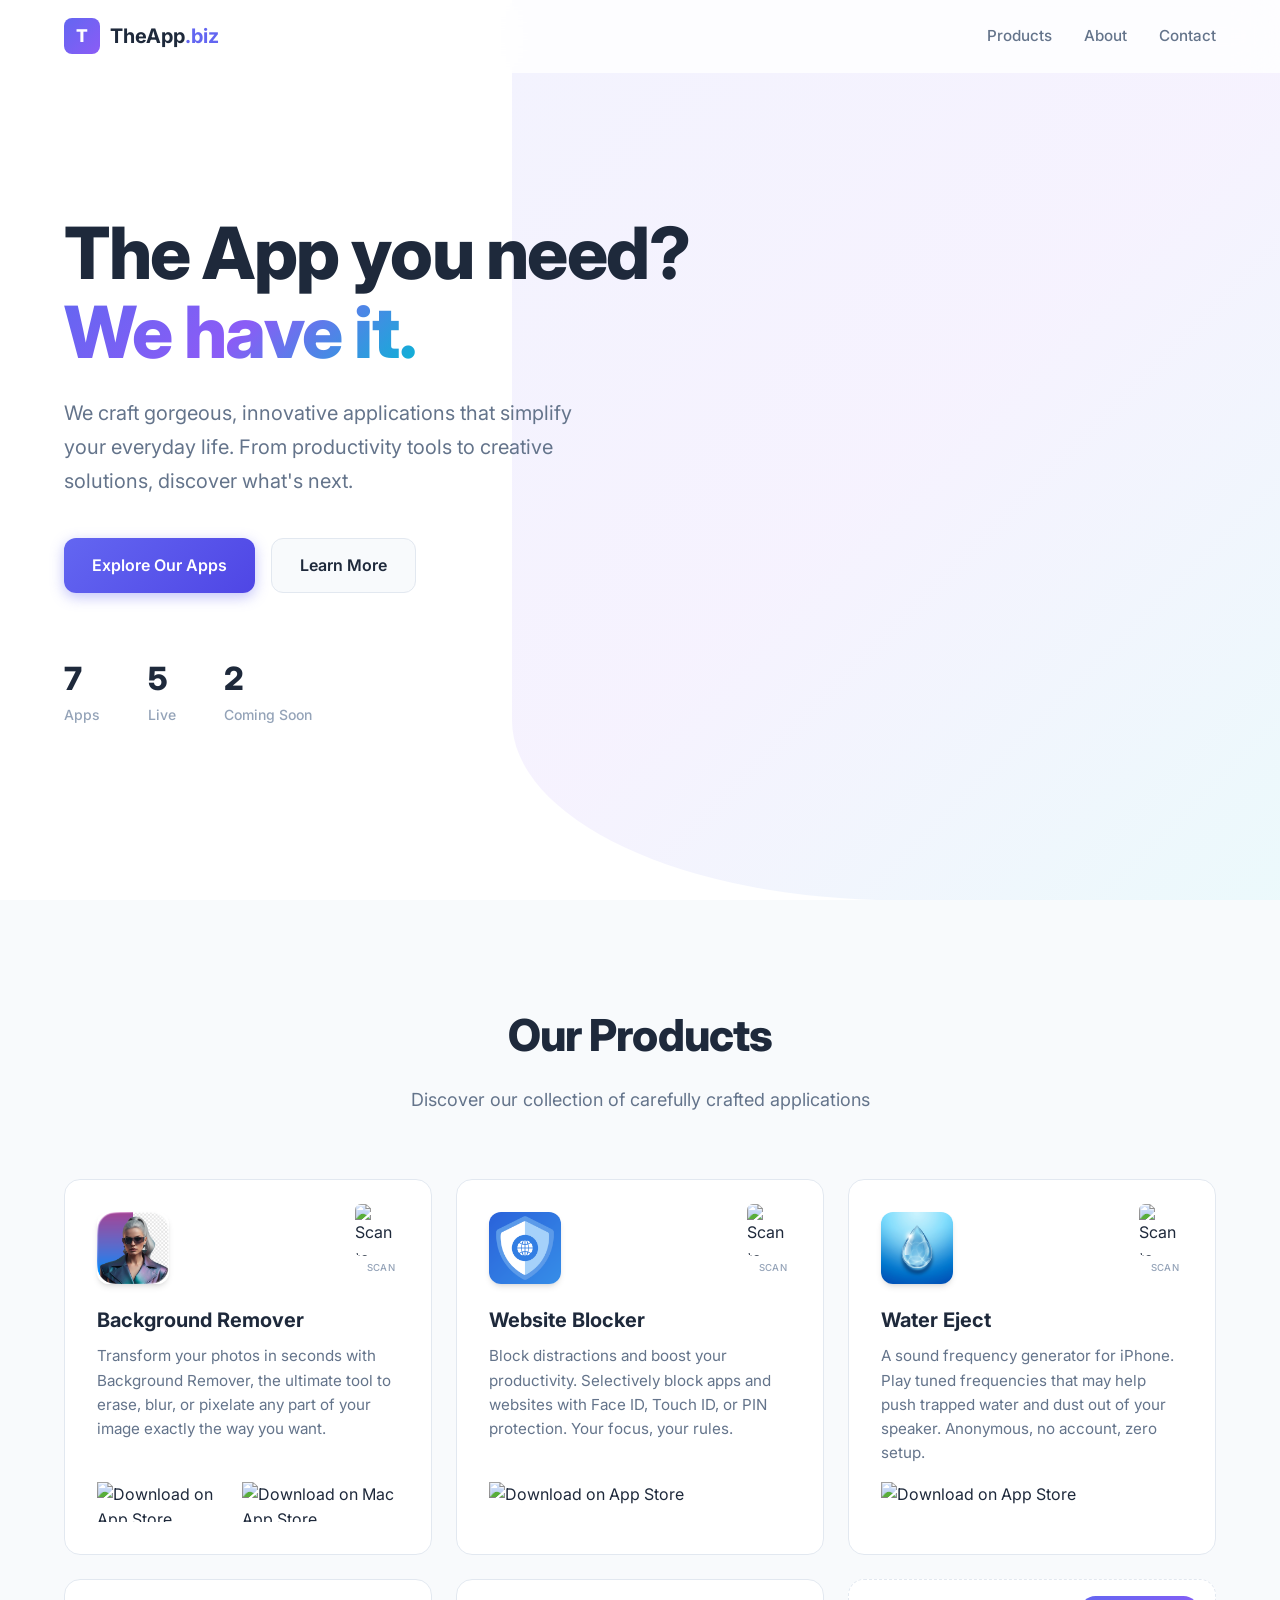
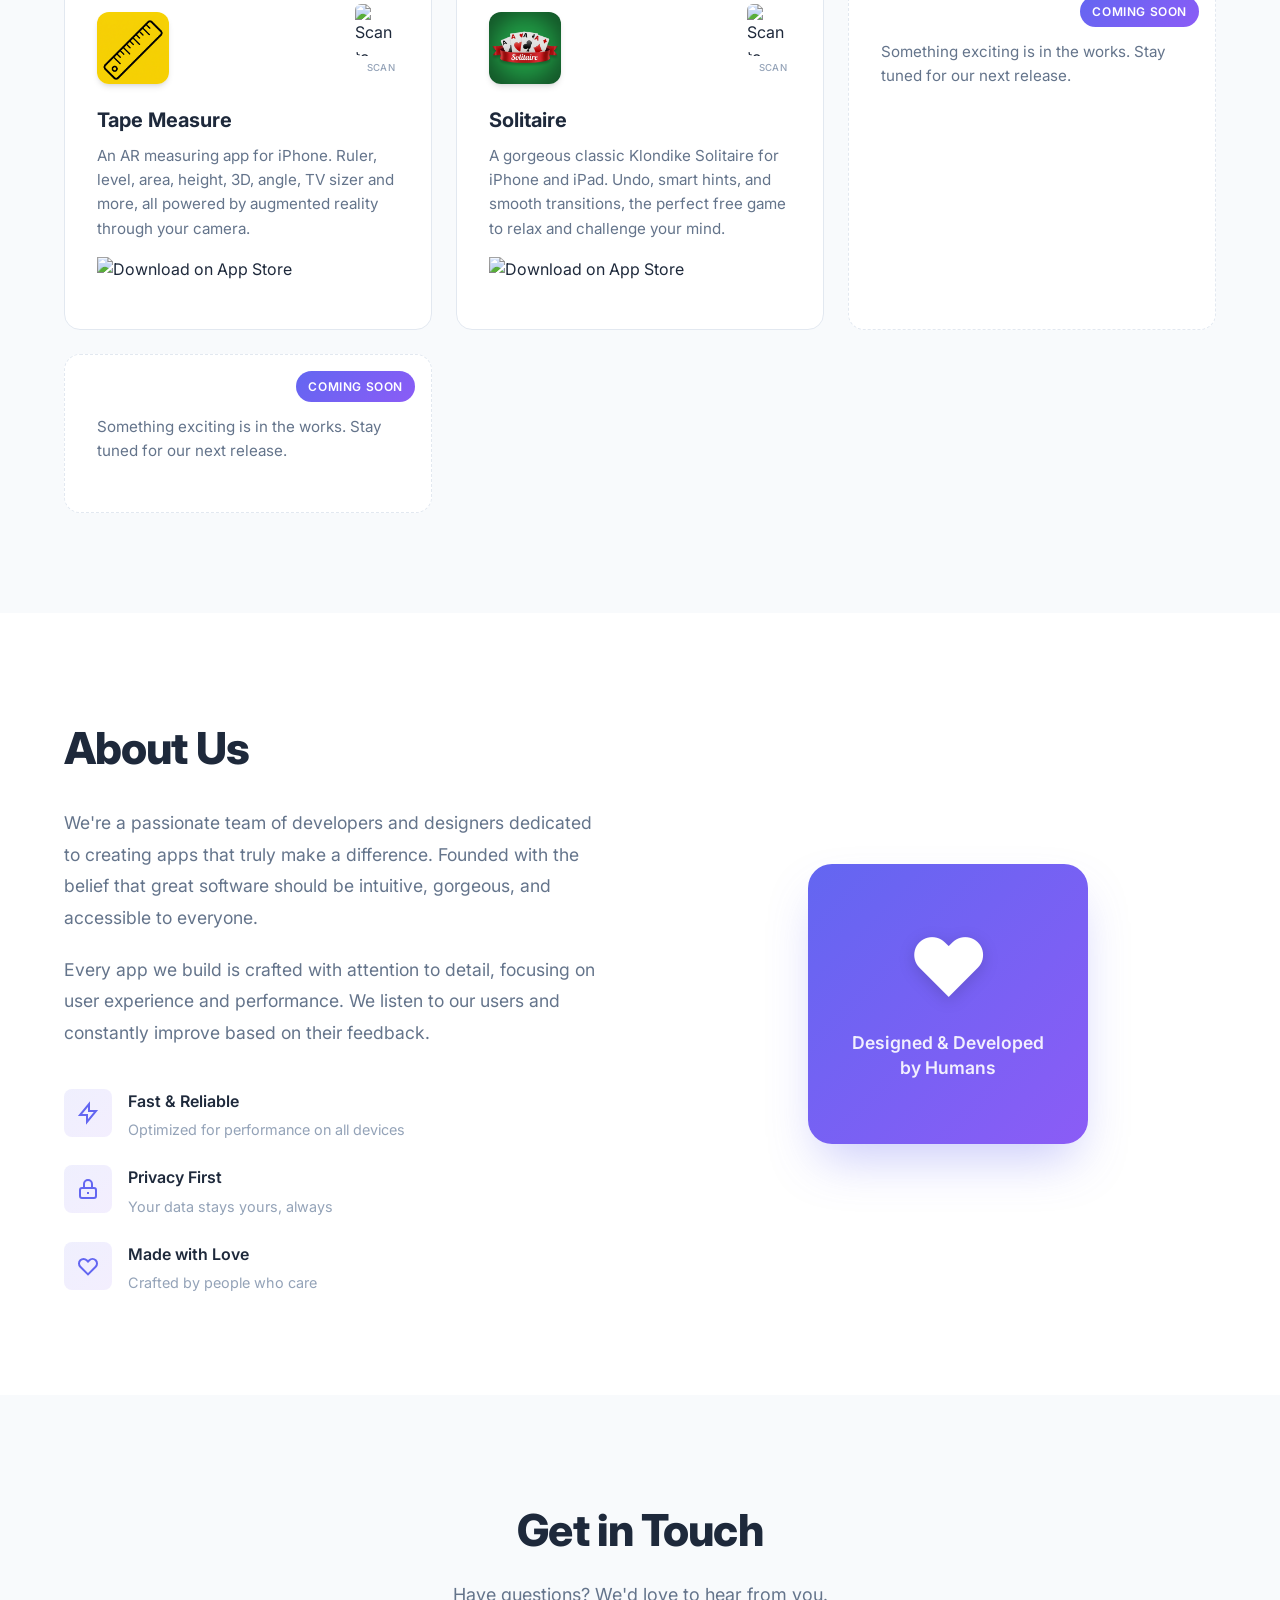
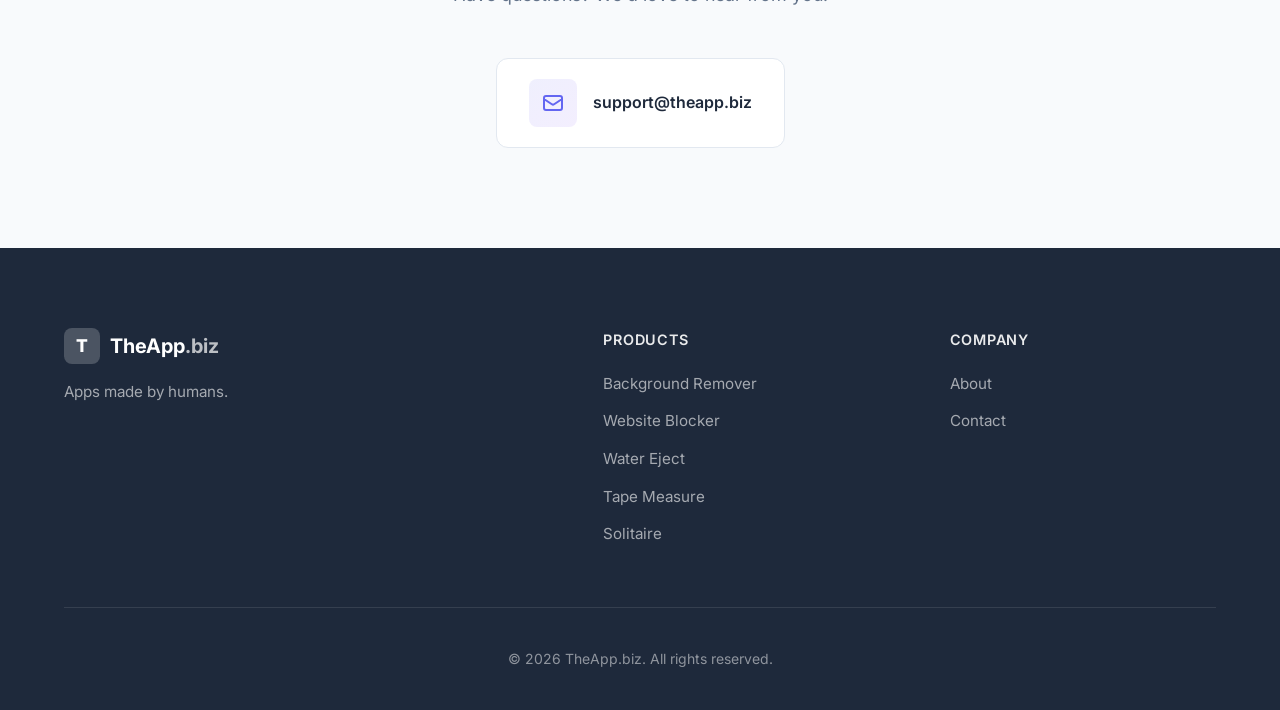
==== commit 88f148aa: "added: Solitaire" ====
--- a/index.html
+++ b/index.html
@@ -3,8 +3,8 @@
 <head>
     <meta charset="UTF-8">
     <meta name="viewport" content="width=device-width, initial-scale=1.0">
-    <meta name="description" content="TheApp.biz - The app you need? We have it. Discover our collection of innovative iOS and Mac applications. Background Remover for photo editing, Website Blocker for productivity, Water Eject for your iPhone speaker, and Tape Measure for AR measuring.">
-    <meta name="keywords" content="iOS apps, Mac apps, Background Remover, photo editing, Website Blocker, block websites, screen time, productivity, Water Eject, sound frequency generator, speaker water removal, Tape Measure, AR ruler, augmented reality, ar measure, app developer, mobile applications, focus app, distraction blocker">
+    <meta name="description" content="TheApp.biz - The app you need? We have it. Discover our collection of innovative iOS and Mac applications. Background Remover for photo editing, Website Blocker for productivity, Water Eject for your iPhone speaker, Tape Measure for AR measuring, and Solitaire for a relaxing classic card game.">
+    <meta name="keywords" content="iOS apps, Mac apps, Background Remover, photo editing, Website Blocker, block websites, screen time, productivity, Water Eject, sound frequency generator, speaker water removal, Tape Measure, AR ruler, augmented reality, ar measure, Solitaire, klondike, card game, app developer, mobile applications, focus app, distraction blocker">
     <meta name="author" content="TheApp.biz">
     <meta name="robots" content="index, follow">
     <link rel="canonical" href="https://theapp.biz/">
@@ -108,7 +108,7 @@
                 "@type": "SoftwareApplication",
                 "@id": "https://theapp.biz/#tape-measure",
                 "name": "Tape Measure",
-                "description": "An AR measuring app for iPhone. Ruler, level, area, height, 3D, angle, TV sizer and more — all powered by augmented reality through your iPhone camera. Free to download.",
+                "description": "An AR measuring app for iPhone. Ruler, level, area, height, 3D, angle, TV sizer and more, all powered by augmented reality through your iPhone camera. Free to download.",
                 "applicationCategory": "UtilitiesApplication",
                 "operatingSystem": "iOS",
                 "offers": {
@@ -118,6 +118,23 @@
                     "description": "Free to use"
                 },
                 "downloadUrl": "https://apps.apple.com/app/apple-store/id6773773783",
+                "softwareVersion": "1.0",
+                "author": {"@id": "https://theapp.biz/#organization"}
+            },
+            {
+                "@type": "SoftwareApplication",
+                "@id": "https://theapp.biz/#solitaire",
+                "name": "Solitaire",
+                "description": "A gorgeous classic Klondike Solitaire for iPhone and iPad. Unlimited undo, smart hints, and smooth transitions. A perfect free game to relax and challenge your mind.",
+                "applicationCategory": "GameApplication",
+                "operatingSystem": "iOS",
+                "offers": {
+                    "@type": "Offer",
+                    "price": "0",
+                    "priceCurrency": "USD",
+                    "description": "Free to play"
+                },
+                "downloadUrl": "https://apps.apple.com/app/apple-store/id6777993293",
                 "softwareVersion": "1.0",
                 "author": {"@id": "https://theapp.biz/#organization"}
             }
@@ -169,11 +186,11 @@
                 </div>
                 <div class="hero-stats">
                     <div class="stat">
-                        <span class="stat-number">6</span>
+                        <span class="stat-number">7</span>
                         <span class="stat-label">Apps</span>
                     </div>
                     <div class="stat">
-                        <span class="stat-number">4</span>
+                        <span class="stat-number">5</span>
                         <span class="stat-label">Live</span>
                     </div>
                     <div class="stat">
@@ -261,9 +278,27 @@
                         <img src="images/icon-tapemeasure.png" alt="Tape Measure icon">
                     </div>
                     <h3 class="product-name">Tape Measure</h3>
-                    <p class="product-description">An AR measuring app for iPhone. Ruler, level, area, height, 3D, angle, TV sizer and more — all powered by augmented reality through your camera.</p>
+                    <p class="product-description">An AR measuring app for iPhone. Ruler, level, area, height, 3D, angle, TV sizer and more, all powered by augmented reality through your camera.</p>
                     <div class="product-badges">
                         <a href="https://apps.apple.com/app/apple-store/id6773773783?pt=128128292&ct=Website&mt=8" class="store-badge" target="_blank" rel="noopener" onclick="event.stopPropagation()">
+                            <img src="https://developer.apple.com/assets/elements/badges/download-on-the-app-store.svg" alt="Download on App Store">
+                        </a>
+                    </div>
+                </article>
+
+                <!-- Solitaire - Live -->
+                <article class="product-card has-qr" onclick="window.location='/solitaire/'" style="cursor:pointer">
+                    <div class="product-qr">
+                        <img src="https://api.qrserver.com/v1/create-qr-code/?size=104x104&data=https://apps.apple.com/app/apple-store/id6777993293?pt=128128292%26ct=Website%26mt=8" alt="Scan to download">
+                        <span>Scan</span>
+                    </div>
+                    <div class="product-icon-img">
+                        <img src="images/icon-solitaire.png" alt="Solitaire icon">
+                    </div>
+                    <h3 class="product-name">Solitaire</h3>
+                    <p class="product-description">A gorgeous classic Klondike Solitaire for iPhone and iPad. Undo, smart hints, and smooth transitions, the perfect free game to relax and challenge your mind.</p>
+                    <div class="product-badges">
+                        <a href="https://apps.apple.com/app/apple-store/id6777993293?pt=128128292&ct=Website&mt=8" class="store-badge" target="_blank" rel="noopener" onclick="event.stopPropagation()">
                             <img src="https://developer.apple.com/assets/elements/badges/download-on-the-app-store.svg" alt="Download on App Store">
                         </a>
                     </div>
@@ -383,6 +418,7 @@
                             <li><a href="/websiteblocker/">Website Blocker</a></li>
                             <li><a href="/watereject/">Water Eject</a></li>
                             <li><a href="/tapemeasure/">Tape Measure</a></li>
+                            <li><a href="/solitaire/">Solitaire</a></li>
                         </ul>
                     </div>
                     <div class="footer-column">
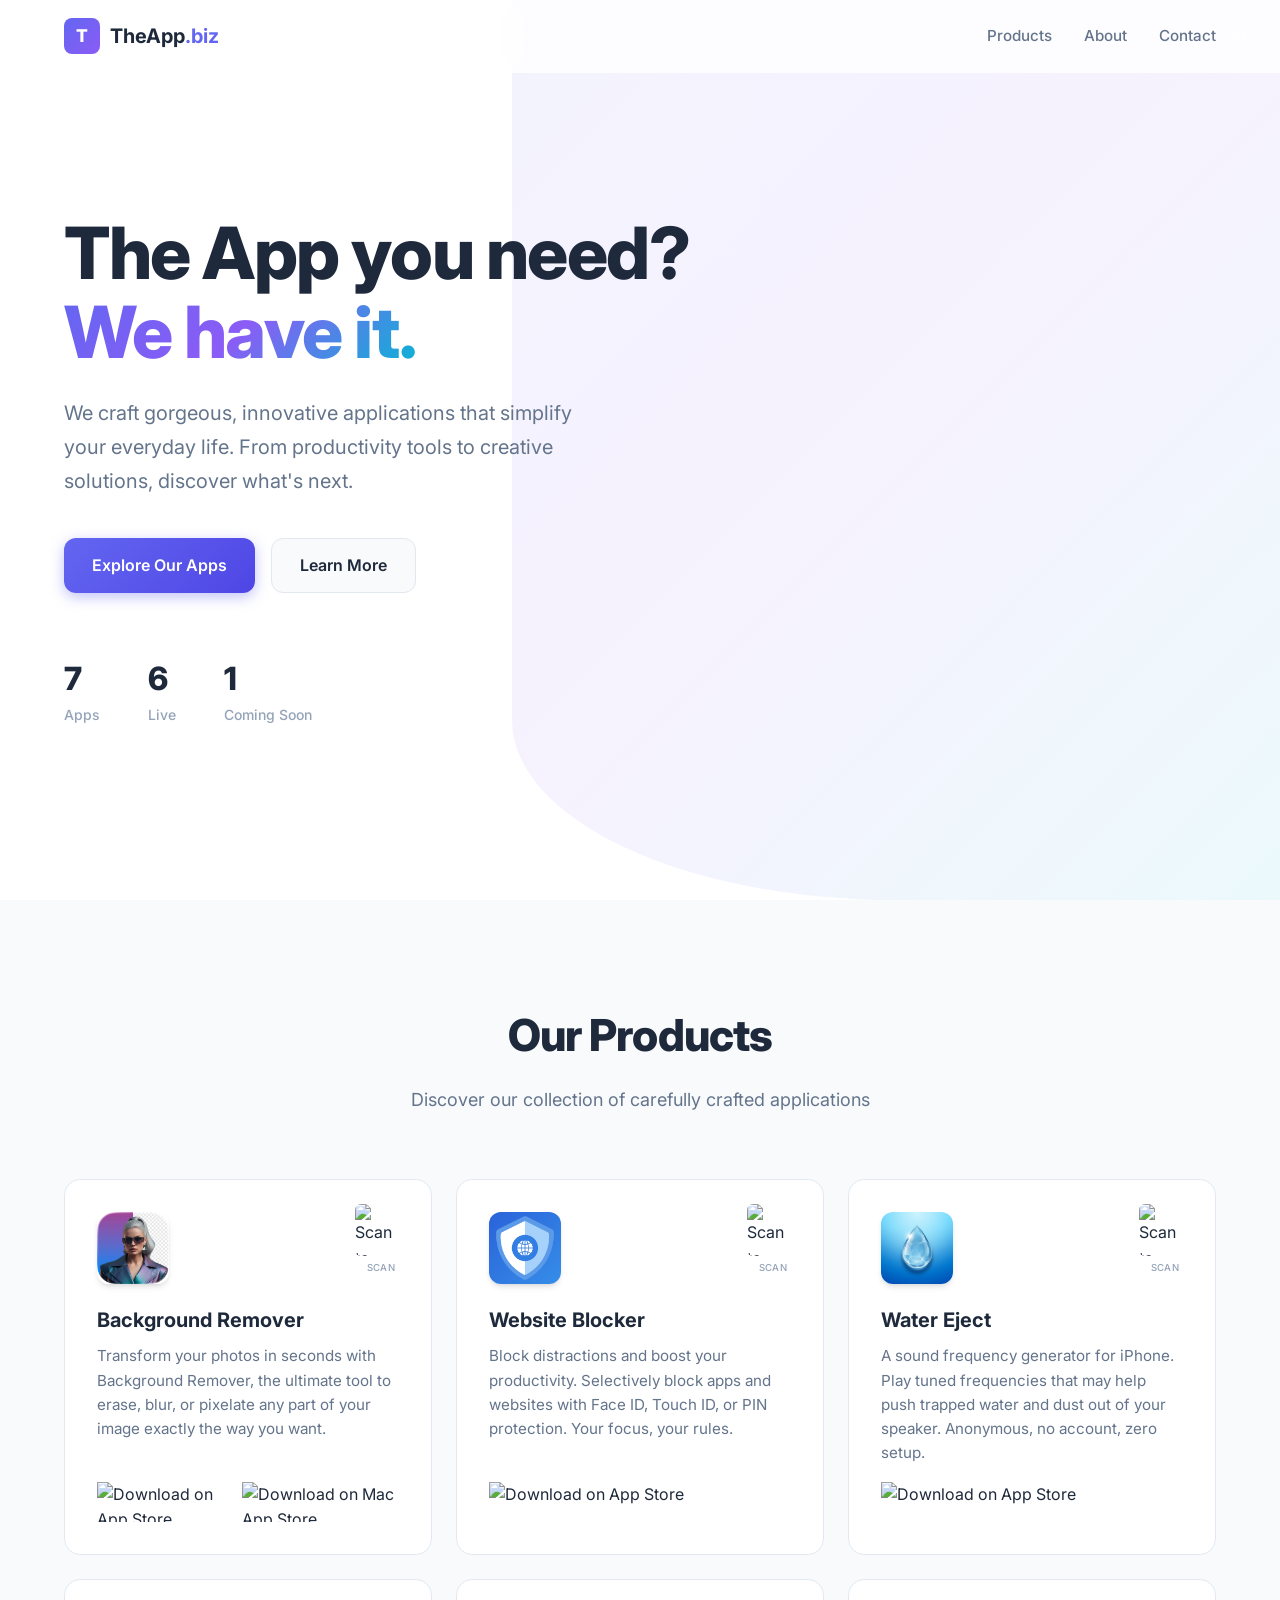
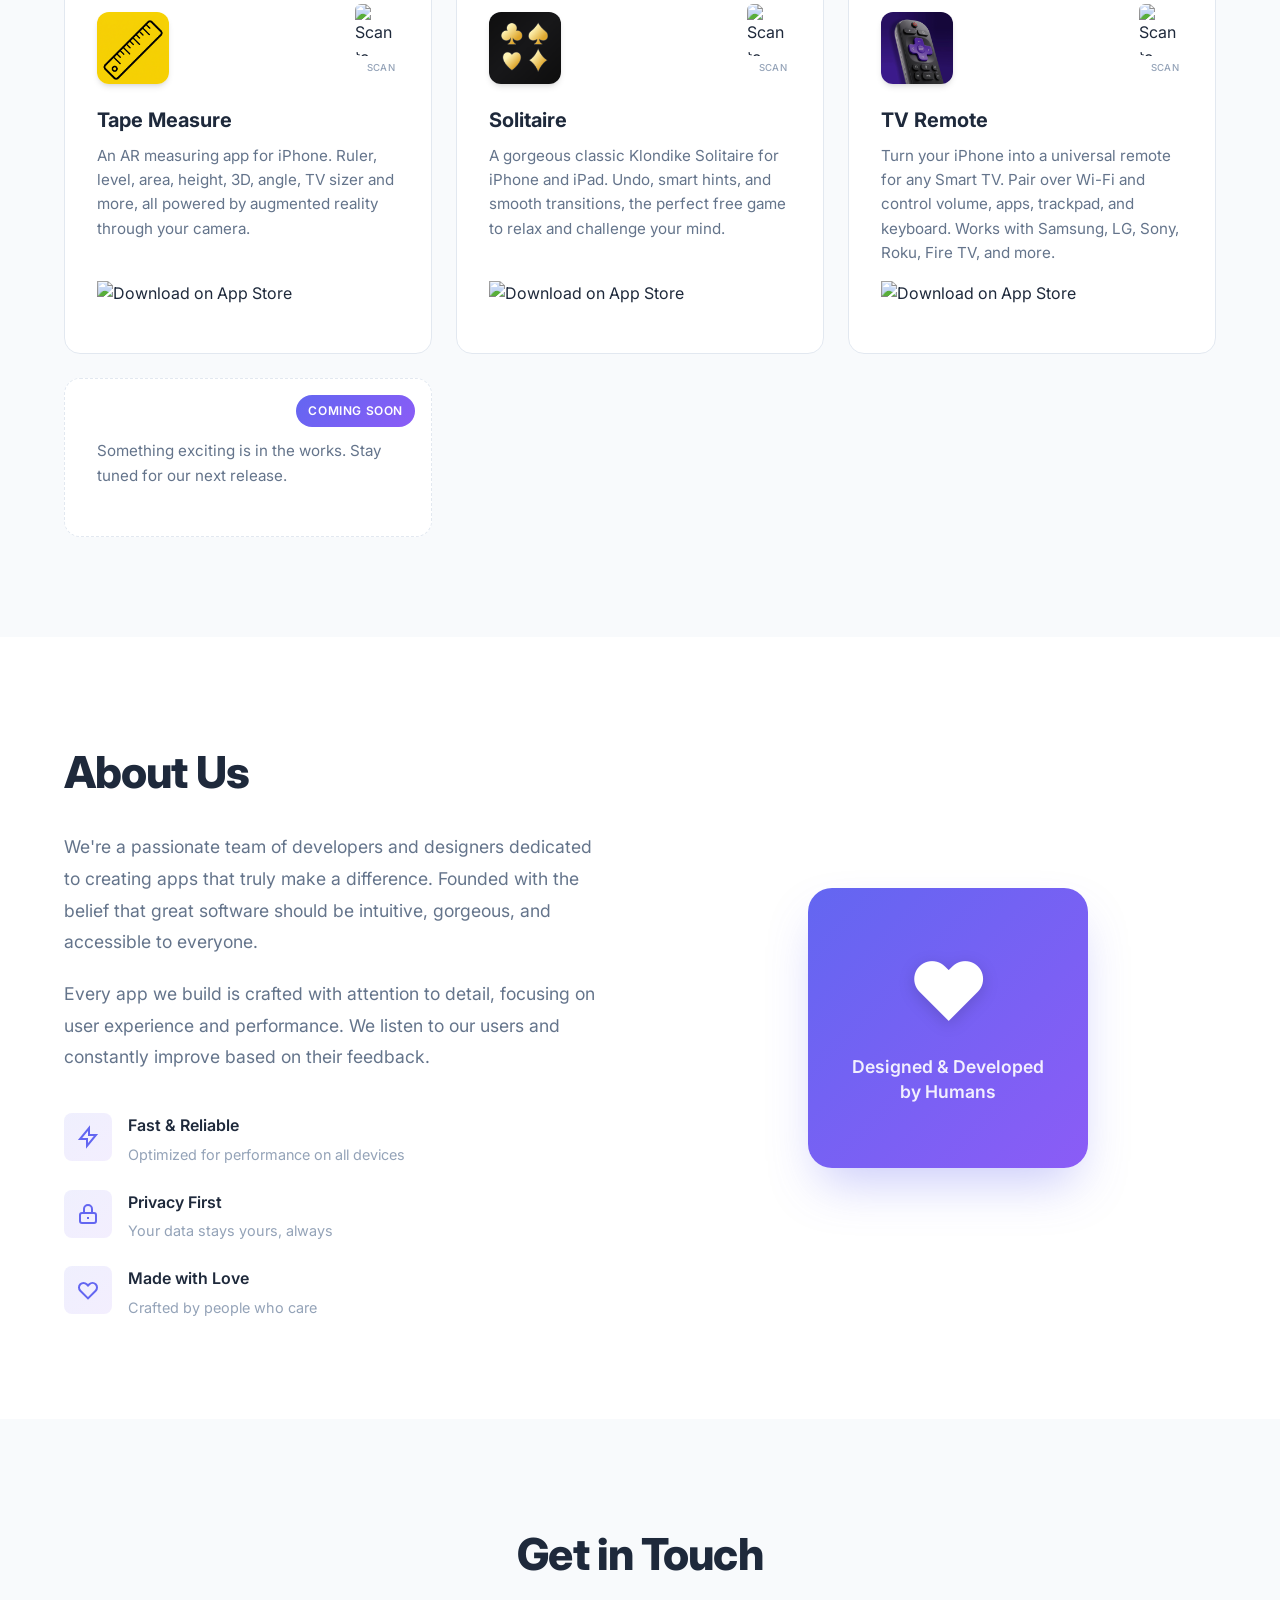
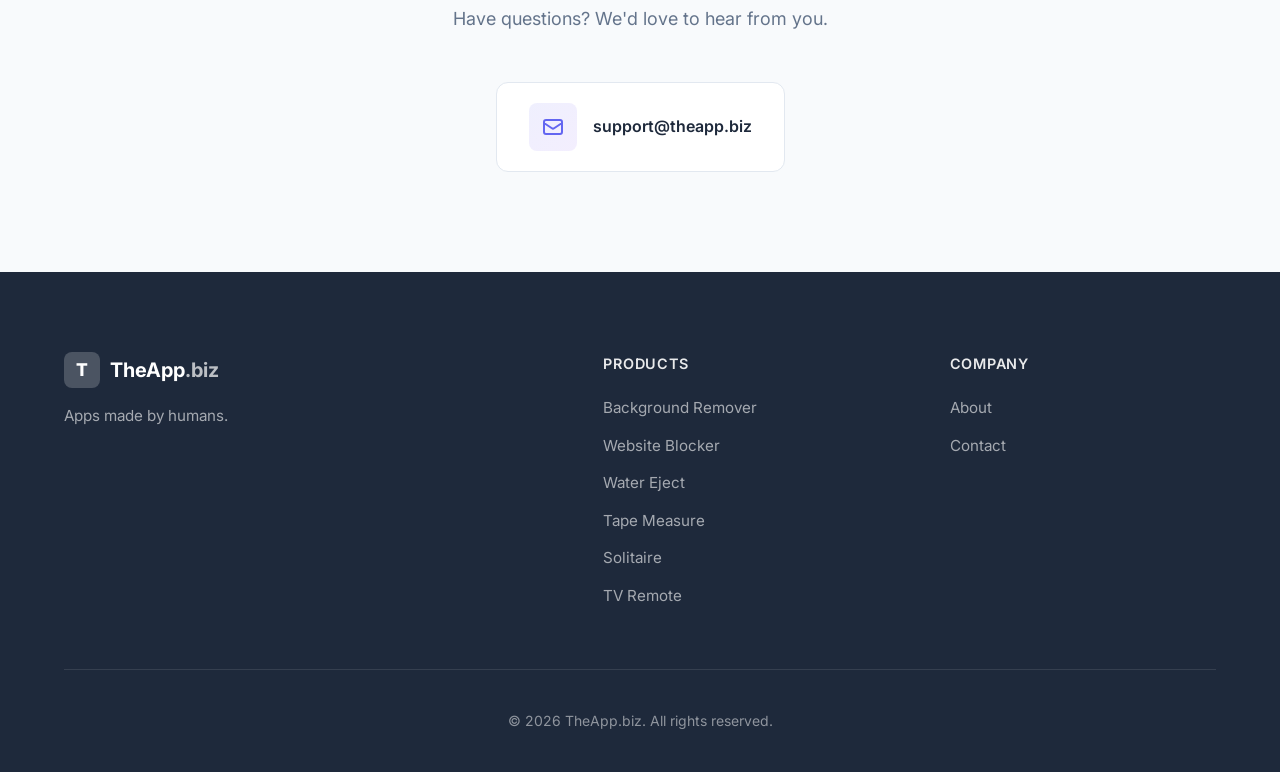
==== commit 85b8c099: "TVRemote" ====
--- a/index.html
+++ b/index.html
@@ -3,8 +3,8 @@
 <head>
     <meta charset="UTF-8">
     <meta name="viewport" content="width=device-width, initial-scale=1.0">
-    <meta name="description" content="TheApp.biz - The app you need? We have it. Discover our collection of innovative iOS and Mac applications. Background Remover for photo editing, Website Blocker for productivity, Water Eject for your iPhone speaker, Tape Measure for AR measuring, and Solitaire for a relaxing classic card game.">
-    <meta name="keywords" content="iOS apps, Mac apps, Background Remover, photo editing, Website Blocker, block websites, screen time, productivity, Water Eject, sound frequency generator, speaker water removal, Tape Measure, AR ruler, augmented reality, ar measure, Solitaire, klondike, card game, app developer, mobile applications, focus app, distraction blocker">
+    <meta name="description" content="TheApp.biz - The app you need? We have it. Discover our collection of innovative iOS and Mac applications. Background Remover for photo editing, Website Blocker for productivity, Water Eject for your iPhone speaker, Tape Measure for AR measuring, Solitaire for a relaxing classic card game, and TV Remote to control any Smart TV.">
+    <meta name="keywords" content="iOS apps, Mac apps, Background Remover, photo editing, Website Blocker, block websites, screen time, productivity, Water Eject, sound frequency generator, speaker water removal, Tape Measure, AR ruler, augmented reality, ar measure, Solitaire, klondike, card game, TV Remote, smart tv remote, universal remote, app developer, mobile applications, focus app, distraction blocker">
     <meta name="author" content="TheApp.biz">
     <meta name="robots" content="index, follow">
     <link rel="canonical" href="https://theapp.biz/">
@@ -135,6 +135,23 @@
                     "description": "Free to play"
                 },
                 "downloadUrl": "https://apps.apple.com/app/apple-store/id6777993293",
+                "softwareVersion": "1.0",
+                "author": {"@id": "https://theapp.biz/#organization"}
+            },
+            {
+                "@type": "SoftwareApplication",
+                "@id": "https://theapp.biz/#tv-remote",
+                "name": "TV Remote",
+                "description": "A universal Smart TV remote for iPhone. Pair over Wi-Fi and control volume, channels, power, and playback, navigate with a trackpad, type with your keyboard, and open the apps installed on your TV. Works with Samsung, LG, Sony, Roku, Fire TV, and more.",
+                "applicationCategory": "UtilitiesApplication",
+                "operatingSystem": "iOS",
+                "offers": {
+                    "@type": "Offer",
+                    "price": "0",
+                    "priceCurrency": "USD",
+                    "description": "Free to download, optional Premium subscription"
+                },
+                "downloadUrl": "https://apps.apple.com/app/apple-store/id6780503511",
                 "softwareVersion": "1.0",
                 "author": {"@id": "https://theapp.biz/#organization"}
             }
@@ -190,11 +207,11 @@
                         <span class="stat-label">Apps</span>
                     </div>
                     <div class="stat">
-                        <span class="stat-number">5</span>
+                        <span class="stat-number">6</span>
                         <span class="stat-label">Live</span>
                     </div>
                     <div class="stat">
-                        <span class="stat-number">2</span>
+                        <span class="stat-number">1</span>
                         <span class="stat-label">Coming Soon</span>
                     </div>
                 </div>
@@ -304,10 +321,22 @@
                     </div>
                 </article>
 
-                <!-- Coming Soon Placeholder 4 -->
-                <article class="product-card coming-soon placeholder">
-                    <span class="coming-soon-badge">Coming Soon</span>
-                    <p class="product-description">Something exciting is in the works. Stay tuned for our next release.</p>
+                <!-- TV Remote - Live -->
+                <article class="product-card has-qr" onclick="window.location='/tvremote/'" style="cursor:pointer">
+                    <div class="product-qr">
+                        <img src="https://api.qrserver.com/v1/create-qr-code/?size=104x104&data=https://apps.apple.com/app/apple-store/id6780503511?pt=128128292%26ct=Website%26mt=8" alt="Scan to download">
+                        <span>Scan</span>
+                    </div>
+                    <div class="product-icon-img">
+                        <img src="images/Icon-tvremote.jpg" alt="TV Remote icon">
+                    </div>
+                    <h3 class="product-name">TV Remote</h3>
+                    <p class="product-description">Turn your iPhone into a universal remote for any Smart TV. Pair over Wi-Fi and control volume, apps, trackpad, and keyboard. Works with Samsung, LG, Sony, Roku, Fire TV, and more.</p>
+                    <div class="product-badges">
+                        <a href="https://apps.apple.com/app/apple-store/id6780503511?pt=128128292&ct=Website&mt=8" class="store-badge" target="_blank" rel="noopener" onclick="event.stopPropagation()">
+                            <img src="https://developer.apple.com/assets/elements/badges/download-on-the-app-store.svg" alt="Download on App Store">
+                        </a>
+                    </div>
                 </article>
 
                 <!-- Coming Soon Placeholder 5 -->
@@ -419,6 +448,7 @@
                             <li><a href="/watereject/">Water Eject</a></li>
                             <li><a href="/tapemeasure/">Tape Measure</a></li>
                             <li><a href="/solitaire/">Solitaire</a></li>
+                            <li><a href="/tvremote/">TV Remote</a></li>
                         </ul>
                     </div>
                     <div class="footer-column">
